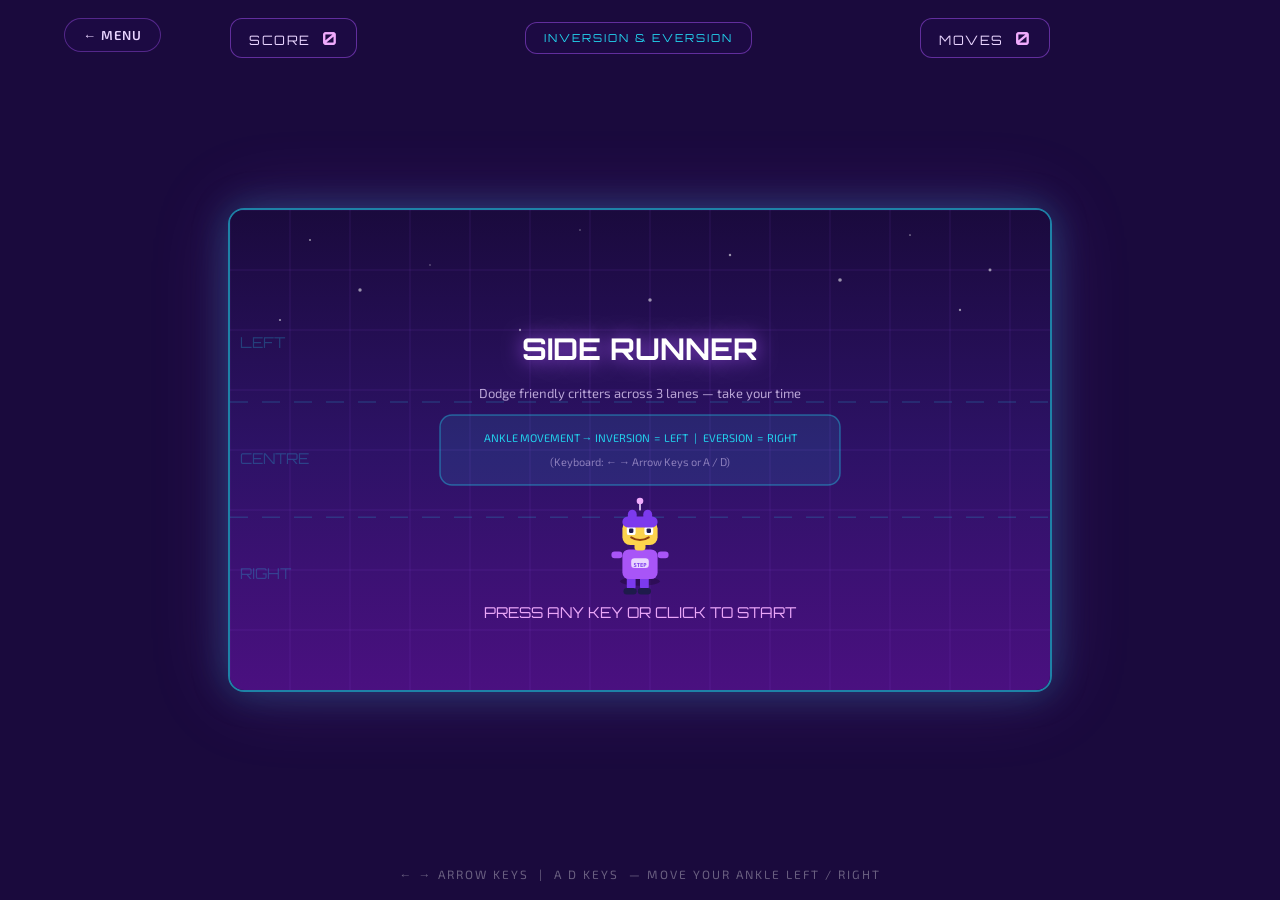
==== game1.html @ a0fd8291 "Update game1.html" ====
<!DOCTYPE html>
<html lang="en">
<head>
  <meta charset="UTF-8" />
  <meta name="viewport" content="width=device-width, initial-scale=1.0" />
  <title>Future Step — Side Runner</title>
  <link rel="preconnect" href="https://fonts.googleapis.com" />
  <link rel="preconnect" href="https://fonts.gstatic.com" crossorigin />
  <link href="https://fonts.googleapis.com/css2?family=Orbitron:wght@700;900&family=Exo+2:wght@400;600;700&display=swap" rel="stylesheet" />
  <style>
    * { margin: 0; padding: 0; box-sizing: border-box; }

    body {
      width: 100vw;
      height: 100vh;
      overflow: hidden;
      background: #1a0a3d;
      font-family: 'Orbitron', monospace;
      display: flex;
      flex-direction: column;
      align-items: center;
      justify-content: center;
    }

    #hud {
      position: absolute;
      top: 18px;
      width: 90%;
      max-width: 820px;
      display: flex;
      justify-content: space-between;
      align-items: center;
      z-index: 20;
      pointer-events: none;
    }
    .hud-box {
      background: rgba(30, 10, 70, 0.7);
      border: 1px solid rgba(168,85,247,0.5);
      border-radius: 12px;
      padding: 8px 18px;
      font-size: 13px;
      color: #e9d5ff;
      letter-spacing: 1.5px;
    }
    .hud-box span {
      color: #f0abfc;
      font-size: 18px;
      font-weight: 700;
    }
    #mode-tag {
      font-size: 11px;
      color: #22d3ee;
      letter-spacing: 2px;
    }

    canvas {
      display: block;
      border: 2.5px solid rgba(34, 211, 238, 0.6);
      border-radius: 16px;
      box-shadow: 0 0 36px rgba(34, 211, 238, 0.25), 0 0 80px rgba(168,85,247,0.2);
    }

    #controls-hint {
      position: absolute;
      bottom: 18px;
      font-family: 'Exo 2', sans-serif;
      font-size: 12px;
      color: rgba(255,255,255,0.35);
      letter-spacing: 2px;
      text-transform: uppercase;
      pointer-events: none;
    }

    #quit-btn {
      position: absolute;
      top: 18px;
      left: calc(5% + 0px);
      background: rgba(30,10,70,0.7);
      border: 1px solid rgba(168,85,247,0.4);
      border-radius: 50px;
      padding: 8px 18px;
      font-family: 'Exo 2', sans-serif;
      font-size: 13px;
      font-weight: 600;
      color: #e9d5ff;
      cursor: pointer;
      letter-spacing: 1px;
      z-index: 30;
      transition: background 0.2s;
    }
    #quit-btn:hover { background: rgba(168,85,247,0.35); }
  </style>
</head>
<body>

  <button id="quit-btn" onclick="window.location.href='select.html'">← MENU</button>

  <div id="hud">
    <div class="hud-box">SCORE &nbsp;<span id="hud-score">0</span></div>
    <div class="hud-box" id="mode-tag">INVERSION &amp; EVERSION</div>
    <div class="hud-box">MOVES &nbsp;<span id="hud-moves">0</span></div>
  </div>

  <canvas id="gameCanvas" width="820" height="480"></canvas>

  <div id="controls-hint">← → Arrow Keys &nbsp;|&nbsp; A D Keys &nbsp;— Move your ankle left / right</div>

<script>
const canvas  = document.getElementById('gameCanvas');
const ctx     = canvas.getContext('2d');
const W       = canvas.width;
const H       = canvas.height;

/* ═══════════════════════════════════════
   GAME STATE
   ── SLOWED DOWN FOR REHAB PACING ──
═══════════════════════════════════════ */
let score        = 0;
let moveCount    = 0;
let leftMoves    = 0;
let rightMoves   = 0;
let gameOver     = false;
let started      = false;
let frameCount   = 0;
let speed        = 1.6;     // was 3.2 — much gentler start
let spawnTimer   = 0;
let spawnRate    = 170;     // was 110 — more time between obstacles
const MAX_SPEED  = 3.2;     // was 7 — caps out far lower
const DIFFICULTY_STEP_FRAMES = 700; // was 400 — ramps up much more gradually

/* ═══════════════════════════════════════
   LANES
═══════════════════════════════════════ */
const LANE_Y     = [H * 0.28, H * 0.52, H * 0.76];
const LANE_COUNT = 3;
let   currentLane = 1;
let   targetY     = LANE_Y[1];
let   robotY      = LANE_Y[1];

/* ═══════════════════════════════════════
   ROBOT DRAW
═══════════════════════════════════════ */
function drawRobot(x, y, scale = 1) {
  ctx.save();
  ctx.translate(x, y);
  ctx.scale(scale, scale);

  const W2 = 32, H2 = 58;
  const cx = -W2 / 2;

  ctx.fillStyle = 'rgba(0,0,0,0.25)';
  ctx.beginPath();
  ctx.ellipse(0, H2 / 2 + 4, 18, 4, 0, 0, Math.PI * 2);
  ctx.fill();

  ctx.fillStyle = '#7c3aed';
  ctx.beginPath(); ctx.roundRect(cx + 4,  H2/2 - 4, 8, 16, 3); ctx.fill();
  ctx.beginPath(); ctx.roundRect(cx + 16, H2/2 - 4, 8, 16, 3); ctx.fill();

  ctx.fillStyle = '#1e1b4b';
  ctx.beginPath(); ctx.roundRect(cx + 1,  H2/2 + 10, 12, 6, 3); ctx.fill();
  ctx.beginPath(); ctx.roundRect(cx + 14, H2/2 + 10, 12, 6, 3); ctx.fill();

  ctx.fillStyle = '#a855f7';
  ctx.beginPath(); ctx.roundRect(cx, 4, W2, H2/2 - 2, 6); ctx.fill();

  ctx.fillStyle = '#e9d5ff';
  ctx.beginPath(); ctx.roundRect(cx + 8, 12, 16, 9, 3); ctx.fill();
  ctx.fillStyle = '#7c3aed';
  ctx.font = 'bold 5px monospace';
  ctx.textAlign = 'center';
  ctx.fillText('STEP', 0, 20);

  ctx.fillStyle = '#a855f7';
  ctx.beginPath(); ctx.roundRect(cx - 10, 6,  10, 6, 3); ctx.fill();
  ctx.beginPath(); ctx.roundRect(cx + W2, 6,  10, 6, 3); ctx.fill();

  ctx.fillStyle = '#fcd34d';
  ctx.beginPath(); ctx.roundRect(cx + 11, -3, 10, 8, 3); ctx.fill();

  ctx.fillStyle = '#fcd34d';
  ctx.beginPath(); ctx.roundRect(cx, -22, W2, 22, 7); ctx.fill();

  ctx.fillStyle = 'white';
  ctx.beginPath(); ctx.roundRect(cx + 4,  -17, 8, 8, 2); ctx.fill();
  ctx.beginPath(); ctx.roundRect(cx + 20, -17, 8, 8, 2); ctx.fill();
  ctx.fillStyle = '#1e1b4b';
  ctx.beginPath(); ctx.roundRect(cx + 6,  -15, 4, 4, 1); ctx.fill();
  ctx.beginPath(); ctx.roundRect(cx + 22, -15, 4, 4, 1); ctx.fill();

  ctx.strokeStyle = '#92400e'; ctx.lineWidth = 1.8; ctx.lineCap = 'round';
  ctx.beginPath(); ctx.moveTo(cx + 8, -7); ctx.quadraticCurveTo(0, -2, cx + 24, -7); ctx.stroke();

  ctx.fillStyle = '#7c3aed';
  ctx.beginPath(); ctx.roundRect(cx, -26, W2, 10, 5); ctx.fill();
  ctx.beginPath(); ctx.roundRect(cx + 5,  -32, 8, 10, 4); ctx.fill();
  ctx.beginPath(); ctx.roundRect(cx + 19, -32, 8, 10, 4); ctx.fill();

  ctx.strokeStyle = '#e9d5ff'; ctx.lineWidth = 1.5;
  ctx.beginPath(); ctx.moveTo(0, -32); ctx.lineTo(0, -38); ctx.stroke();
  ctx.fillStyle = '#f0abfc';
  ctx.beginPath(); ctx.arc(0, -40, 3, 0, Math.PI * 2); ctx.fill();

  ctx.restore();
}

/* ═══════════════════════════════════════
   OBSTACLES — friendlier, rounder "critter" style
═══════════════════════════════════════ */
let obstacles = [];

const OBSTACLE_PALETTE = [
  { body: '#ef4444', cheek: '#fca5a5' },
  { body: '#f97316', cheek: '#fdba74' },
  { body: '#eab308', cheek: '#fde047' },
];

function spawnObstacle() {
  const blocked = [];
  const numBlocked = Math.random() < 0.35 ? 2 : 1;
  const lanes = [0, 1, 2];

  while (blocked.length < numBlocked) {
    const idx = Math.floor(Math.random() * lanes.length);
    blocked.push(lanes.splice(idx, 1)[0]);
  }

  blocked.forEach(lane => {
    const palette = OBSTACLE_PALETTE[Math.floor(Math.random() * OBSTACLE_PALETTE.length)];
    obstacles.push({
      x: W + 30,
      laneIndex: lane,
      y: LANE_Y[lane],
      r: 26,
      body: palette.body,
      cheek: palette.cheek,
      bobSeed: Math.random() * Math.PI * 2,
      passed: false
    });
  });
}

/* Friendly round "critter" obstacle — soft body, big eyes, blush cheeks */
function drawObstacle(obs) {
  const bob = Math.sin(frameCount * 0.08 + obs.bobSeed) * 3;
  const x = obs.x;
  const y = obs.y + bob;
  const r = obs.r;

  ctx.save();
  ctx.translate(x, y);

  // Soft shadow
  ctx.fillStyle = 'rgba(0,0,0,0.18)';
  ctx.beginPath();
  ctx.ellipse(0, r + 6, r * 0.7, r * 0.18, 0, 0, Math.PI * 2);
  ctx.fill();

  // Round body
  ctx.fillStyle = obs.body;
  ctx.beginPath();
  ctx.arc(0, 0, r, 0, Math.PI * 2);
  ctx.fill();

  // Soft highlight
  ctx.fillStyle = 'rgba(255,255,255,0.18)';
  ctx.beginPath();
  ctx.ellipse(-r * 0.3, -r * 0.35, r * 0.45, r * 0.32, -0.4, 0, Math.PI * 2);
  ctx.fill();

  // Little antenna
  ctx.strokeStyle = obs.body; ctx.lineWidth = 2.5;
  ctx.beginPath(); ctx.moveTo(0, -r); ctx.lineTo(0, -r - 9); ctx.stroke();
  ctx.fillStyle = '#fde68a';
  ctx.beginPath(); ctx.arc(0, -r - 11, 3.5, 0, Math.PI * 2); ctx.fill();

  // Big friendly eyes
  ctx.fillStyle = 'white';
  ctx.beginPath(); ctx.arc(-r * 0.32, -r * 0.1, r * 0.28, 0, Math.PI * 2); ctx.fill();
  ctx.beginPath(); ctx.arc(r * 0.32,  -r * 0.1, r * 0.28, 0, Math.PI * 2); ctx.fill();

  ctx.fillStyle = '#1e1b4b';
  ctx.beginPath(); ctx.arc(-r * 0.28, -r * 0.06, r * 0.14, 0, Math.PI * 2); ctx.fill();
  ctx.beginPath(); ctx.arc(r * 0.36,  -r * 0.06, r * 0.14, 0, Math.PI * 2); ctx.fill();

  // Eye sparkle
  ctx.fillStyle = 'white';
  ctx.beginPath(); ctx.arc(-r*0.34, -r*0.12, r*0.05, 0, Math.PI*2); ctx.fill();
  ctx.beginPath(); ctx.arc(r*0.30,  -r*0.12, r*0.05, 0, Math.PI*2); ctx.fill();

  // Blush cheeks
  ctx.fillStyle = obs.cheek; ctx.globalAlpha = 0.7;
  ctx.beginPath(); ctx.ellipse(-r*0.55, r*0.25, r*0.16, r*0.1, 0, 0, Math.PI*2); ctx.fill();
  ctx.beginPath(); ctx.ellipse(r*0.55,  r*0.25, r*0.16, r*0.1, 0, 0, Math.PI*2); ctx.fill();
  ctx.globalAlpha = 1;

  // Smile
  ctx.strokeStyle = '#451a03'; ctx.lineWidth = 1.8; ctx.lineCap = 'round';
  ctx.beginPath(); ctx.arc(0, r * 0.1, r * 0.32, 0.15 * Math.PI, 0.85 * Math.PI); ctx.stroke();

  ctx.restore();
}

/* ═══════════════════════════════════════
   BACKGROUND
═══════════════════════════════════════ */
let bgOffset = 0;

function drawBackground() {
  const grad = ctx.createLinearGradient(0, 0, 0, H);
  grad.addColorStop(0,   '#1a0a3d');
  grad.addColorStop(0.5, '#2d1266');
  grad.addColorStop(1,   '#4a1080');
  ctx.fillStyle = grad;
  ctx.fillRect(0, 0, W, H);

  ctx.strokeStyle = 'rgba(168,85,247,0.12)';
  ctx.lineWidth = 1;
  const gridSpacing = 60;
  const offset = bgOffset % gridSpacing;
  for (let x = -offset; x < W + gridSpacing; x += gridSpacing) {
    ctx.beginPath(); ctx.moveTo(x, 0); ctx.lineTo(x, H); ctx.stroke();
  }
  for (let y = 0; y < H; y += 60) {
    ctx.beginPath(); ctx.moveTo(0, y); ctx.lineTo(W, y); ctx.stroke();
  }

  ctx.setLineDash([18, 14]);
  ctx.strokeStyle = 'rgba(34,211,238,0.18)';
  ctx.lineWidth = 1.5;
  [H * 0.4, H * 0.64].forEach(ly => {
    ctx.beginPath(); ctx.moveTo(0, ly); ctx.lineTo(W, ly); ctx.stroke();
  });
  ctx.setLineDash([]);

  ['LEFT', 'CENTRE', 'RIGHT'].forEach((label, i) => {
    ctx.font = '10px Exo 2, sans-serif';
    ctx.fillStyle = 'rgba(34,211,238,0.25)';
    ctx.textAlign = 'left';
    ctx.fillText(label, 10, LANE_Y[i] + 4);
  });

  ctx.fillStyle = 'rgba(255,255,255,0.55)';
  const starSeeds = [
    [80,30],[200,55],[350,20],[500,45],[680,25],[760,60],
    [130,80],[420,90],[610,70],[730,100],[50,110],[290,120]
  ];
  starSeeds.forEach(([sx, sy]) => {
    const size = 1.2 + Math.sin(sx * 0.3 + frameCount * 0.03) * 0.6;
    ctx.beginPath(); ctx.arc(sx, sy, size, 0, Math.PI * 2); ctx.fill();
  });
}

/* ═══════════════════════════════════════
   START SCREEN
═══════════════════════════════════════ */
function drawStartScreen() {
  drawBackground();

  ctx.textAlign = 'center';
  ctx.fillStyle = '#fff';
  ctx.font = "bold 30px 'Orbitron', monospace";
  ctx.shadowColor = '#a855f7'; ctx.shadowBlur = 20;
  ctx.fillText('SIDE RUNNER', W / 2, H / 2 - 90);
  ctx.shadowBlur = 0;

  ctx.font = "13px 'Exo 2', sans-serif";
  ctx.fillStyle = 'rgba(233,213,255,0.75)';
  ctx.fillText('Dodge friendly critters across 3 lanes — take your time', W / 2, H / 2 - 52);

  ctx.fillStyle = 'rgba(34,211,238,0.1)';
  ctx.strokeStyle = 'rgba(34,211,238,0.4)';
  ctx.lineWidth = 1.5;
  ctx.beginPath(); ctx.roundRect(W/2 - 200, H/2 - 35, 400, 70, 12); ctx.fill(); ctx.stroke();

  ctx.font = "11px 'Exo 2', sans-serif";
  ctx.fillStyle = '#22d3ee';
  ctx.fillText('ANKLE MOVEMENT → INVERSION  =  LEFT   |   EVERSION  =  RIGHT', W / 2, H / 2 - 8);
  ctx.fillStyle = 'rgba(233,213,255,0.5)';
  ctx.fillText('(Keyboard: ← → Arrow Keys or A / D)', W / 2, H / 2 + 16);

  drawRobot(W / 2, H / 2 + 95, 1.1);

  const pulse = 0.6 + 0.4 * Math.sin(frameCount * 0.07);
  ctx.fillStyle = `rgba(240,171,252,${pulse})`;
  ctx.font = "15px 'Orbitron', monospace";
  ctx.fillText('PRESS ANY KEY OR CLICK TO START', W / 2, H / 2 + 168);
}

/* ═══════════════════════════════════════
   GAME OVER SCREEN
═══════════════════════════════════════ */
function drawGameOver() {
  ctx.fillStyle = 'rgba(10,0,30,0.82)';
  ctx.fillRect(0, 0, W, H);

  ctx.fillStyle = 'rgba(30,10,70,0.95)';
  ctx.strokeStyle = 'rgba(168,85,247,0.7)';
  ctx.lineWidth = 2;
  ctx.beginPath(); ctx.roundRect(W/2 - 240, H/2 - 200, 480, 400, 18); ctx.fill(); ctx.stroke();

  ctx.textAlign = 'center';
  ctx.font = "bold 28px 'Orbitron', monospace";
  ctx.fillStyle = '#f0abfc';
  ctx.shadowColor = '#a855f7'; ctx.shadowBlur = 18;
  ctx.fillText('SESSION COMPLETE', W / 2, H/2 - 152);
  ctx.shadowBlur = 0;

  ctx.strokeStyle = 'rgba(168,85,247,0.4)';
  ctx.lineWidth = 1;
  ctx.beginPath(); ctx.moveTo(W/2 - 200, H/2 - 130); ctx.lineTo(W/2 + 200, H/2 - 130); ctx.stroke();

  ctx.font = "13px 'Exo 2', sans-serif";
  ctx.fillStyle = 'rgba(233,213,255,0.6)';
  ctx.fillText('FINAL SCORE', W/2, H/2 - 100);
  ctx.font = "bold 52px 'Orbitron', monospace";
  ctx.fillStyle = '#fff';
  ctx.shadowColor = '#22d3ee'; ctx.shadowBlur = 14;
  ctx.fillText(score, W/2, H/2 - 54);
  ctx.shadowBlur = 0;

  ctx.strokeStyle = 'rgba(168,85,247,0.3)';
  ctx.lineWidth = 1;
  ctx.beginPath(); ctx.moveTo(W/2 - 200, H/2 - 26); ctx.lineTo(W/2 + 200, H/2 - 26); ctx.stroke();

  ctx.font = "12px 'Orbitron', monospace";
  ctx.fillStyle = '#22d3ee';
  ctx.fillText('ANKLE MOVEMENT REPORT', W/2, H/2 + 2);

  const stats = [
    { label: 'TOTAL MOVES',  value: moveCount,  color: '#f0abfc' },
    { label: 'LEFT  (Inversion)',  value: leftMoves,  color: '#22d3ee' },
    { label: 'RIGHT  (Eversion)', value: rightMoves, color: '#4ade80' },
  ];

  stats.forEach((stat, i) => {
    const bx = W/2 - 195 + i * 132;
    const by = H/2 + 22;

    ctx.fillStyle = 'rgba(255,255,255,0.05)';
    ctx.strokeStyle = 'rgba(168,85,247,0.35)';
    ctx.lineWidth = 1;
    ctx.beginPath(); ctx.roundRect(bx, by, 124, 78, 10); ctx.fill(); ctx.stroke();

    ctx.font = "bold 30px 'Orbitron', monospace";
    ctx.fillStyle = stat.color;
    ctx.shadowColor = stat.color; ctx.shadowBlur = 10;
    ctx.fillText(stat.value, bx + 62, by + 44);
    ctx.shadowBlur = 0;

    ctx.font = "9px 'Exo 2', sans-serif";
    ctx.fillStyle = 'rgba(233,213,255,0.55)';
    ctx.fillText(stat.label, bx + 62, by + 64);
  });

  const barW = 380;
  const barX = W/2 - barW/2;
  const barY = H/2 + 120;

  ctx.font = "10px 'Exo 2', sans-serif";
  ctx.fillStyle = 'rgba(233,213,255,0.5)';
  ctx.fillText('MOVEMENT BALANCE', W/2, barY - 6);

  ctx.fillStyle = 'rgba(255,255,255,0.1)';
  ctx.beginPath(); ctx.roundRect(barX, barY, barW, 14, 7); ctx.fill();

  const total = leftMoves + rightMoves || 1;
  const leftRatio = leftMoves / total;
  if (leftRatio > 0) {
    ctx.fillStyle = '#22d3ee';
    ctx.beginPath(); ctx.roundRect(barX, barY, barW * leftRatio, 14, 7); ctx.fill();
  }
  const rightRatio = rightMoves / total;
  if (rightRatio > 0) {
    ctx.fillStyle = '#4ade80';
    ctx.beginPath(); ctx.roundRect(barX + barW * leftRatio, barY, barW * rightRatio, 14, 7); ctx.fill();
  }

  ctx.font = "9px 'Exo 2', sans-serif";
  ctx.fillStyle = '#22d3ee';
  ctx.textAlign = 'left';
  ctx.fillText(`LEFT ${Math.round(leftRatio*100)}%`, barX, barY + 28);
  ctx.fillStyle = '#4ade80';
  ctx.textAlign = 'right';
  ctx.fillText(`RIGHT ${Math.round((1-leftRatio)*100)}%`, barX + barW, barY + 28);
  ctx.textAlign = 'center';

  ctx.fillStyle = 'rgba(34,211,238,0.2)';
  ctx.strokeStyle = '#22d3ee';
  ctx.lineWidth = 1.5;
  ctx.beginPath(); ctx.roundRect(W/2 - 195, H/2 + 155, 175, 40, 50); ctx.fill(); ctx.stroke();
  ctx.font = "13px 'Orbitron', monospace";
  ctx.fillStyle = '#fff';
  ctx.fillText('▶  PLAY AGAIN', W/2 - 107, H/2 + 181);

  ctx.fillStyle = 'rgba(168,85,247,0.2)';
  ctx.strokeStyle = '#a855f7';
  ctx.lineWidth = 1.5;
  ctx.beginPath(); ctx.roundRect(W/2 + 20, H/2 + 155, 175, 40, 50); ctx.fill(); ctx.stroke();
  ctx.font = "13px 'Orbitron', monospace";
  ctx.fillStyle = '#e9d5ff';
  ctx.fillText('← MENU', W/2 + 107, H/2 + 181);
}

let robotBounce = 0;

/* ═══════════════════════════════════════
   MAIN GAME LOOP
═══════════════════════════════════════ */
function loop() {
  requestAnimationFrame(loop);
  frameCount++;

  if (!started) {
    drawStartScreen();
    return;
  }

  if (gameOver) {
    drawBackground();
    obstacles.forEach(obs => drawObstacle(obs));
    drawRobot(120, robotY, 1.0);
    drawGameOver();
    return;
  }

  bgOffset += speed * 0.6;

  const diff = targetY - robotY;
  robotY += diff * 0.15;

  robotBounce = Math.sin(frameCount * 0.22) * 4;

  // Gentle difficulty ramp, capped at MAX_SPEED
  if (frameCount % DIFFICULTY_STEP_FRAMES === 0 && speed < MAX_SPEED) {
    speed    += 0.2;
    spawnRate = Math.max(110, spawnRate - 6);
  }

  spawnTimer++;
  if (spawnTimer >= spawnRate) {
    spawnObstacle();
    spawnTimer = 0;
  }

  for (let i = obstacles.length - 1; i >= 0; i--) {
    const obs = obstacles[i];
    obs.x -= speed;

    if (!obs.passed && obs.x + obs.r < 100) {
      obs.passed = true;
      score++;
      document.getElementById('hud-score').textContent = score;
    }

    if (obs.x + obs.r < 0) {
      obstacles.splice(i, 1);
      continue;
    }

    const rLeft  = 100 - 16;
    const rRight = 100 + 16;
    const rTop   = robotY - 28;
    const rBot   = robotY + 28;

    const oLeft  = obs.x - obs.r;
    const oRight = obs.x + obs.r;
    const oTop   = obs.y  - obs.r;
    const oBot   = obs.y  + obs.r;

    if (rRight > oLeft && rLeft < oRight && rBot > oTop && rTop < oBot) {
      gameOver = true;
    }
  }

  drawBackground();
  obstacles.forEach(obs => drawObstacle(obs));
  drawRobot(100, robotY + robotBounce, 1.0);
}

/* ═══════════════════════════════════════
   INPUT
═══════════════════════════════════════ */
function moveLeft() {
  if (gameOver || !started) return;
  if (currentLane > 0) {
    currentLane--;
    targetY = LANE_Y[currentLane];
    moveCount++;
    leftMoves++;
    document.getElementById('hud-moves').textContent = moveCount;
  }
}

function moveRight() {
  if (gameOver || !started) return;
  if (currentLane < LANE_COUNT - 1) {
    currentLane++;
    targetY = LANE_Y[currentLane];
    moveCount++;
    rightMoves++;
    document.getElementById('hud-moves').textContent = moveCount;
  }
}

document.addEventListener('keydown', (e) => {
  if (!started) { started = true; return; }
  if (gameOver) return;
  if (e.key === 'ArrowLeft'  || e.key === 'a' || e.key === 'A') moveLeft();
  if (e.key === 'ArrowRight' || e.key === 'd' || e.key === 'D') moveRight();
});

canvas.addEventListener('click', (e) => {
  if (!started) { started = true; return; }

  if (gameOver) {
    const rect = canvas.getBoundingClientRect();
    const cx   = (e.clientX - rect.left) * (W / rect.width);
    const cy   = (e.clientY - rect.top)  * (H / rect.height);

    if (cx > W/2 - 195 && cx < W/2 - 20 && cy > H/2 + 155 && cy < H/2 + 195) {
      resetGame();
    }
    if (cx > W/2 + 20 && cx < W/2 + 195 && cy > H/2 + 155 && cy < H/2 + 195) {
      window.location.href = 'select.html';
    }
    return;
  }

  const rect = canvas.getBoundingClientRect();
  const cx   = (e.clientX - rect.left) * (W / rect.width);
  if (cx < W / 2) moveLeft();
  else             moveRight();
});

function resetGame() {
  score       = 0;
  moveCount   = 0;
  leftMoves   = 0;
  rightMoves  = 0;
  gameOver    = false;
  started     = true;
  frameCount  = 0;
  speed       = 1.6;
  spawnTimer  = 0;
  spawnRate   = 170;
  currentLane = 1;
  targetY     = LANE_Y[1];
  robotY      = LANE_Y[1];
  obstacles   = [];
  document.getElementById('hud-score').textContent = '0';
  document.getElementById('hud-moves').textContent = '0';
}

loop();
</script>
</body>
</html>
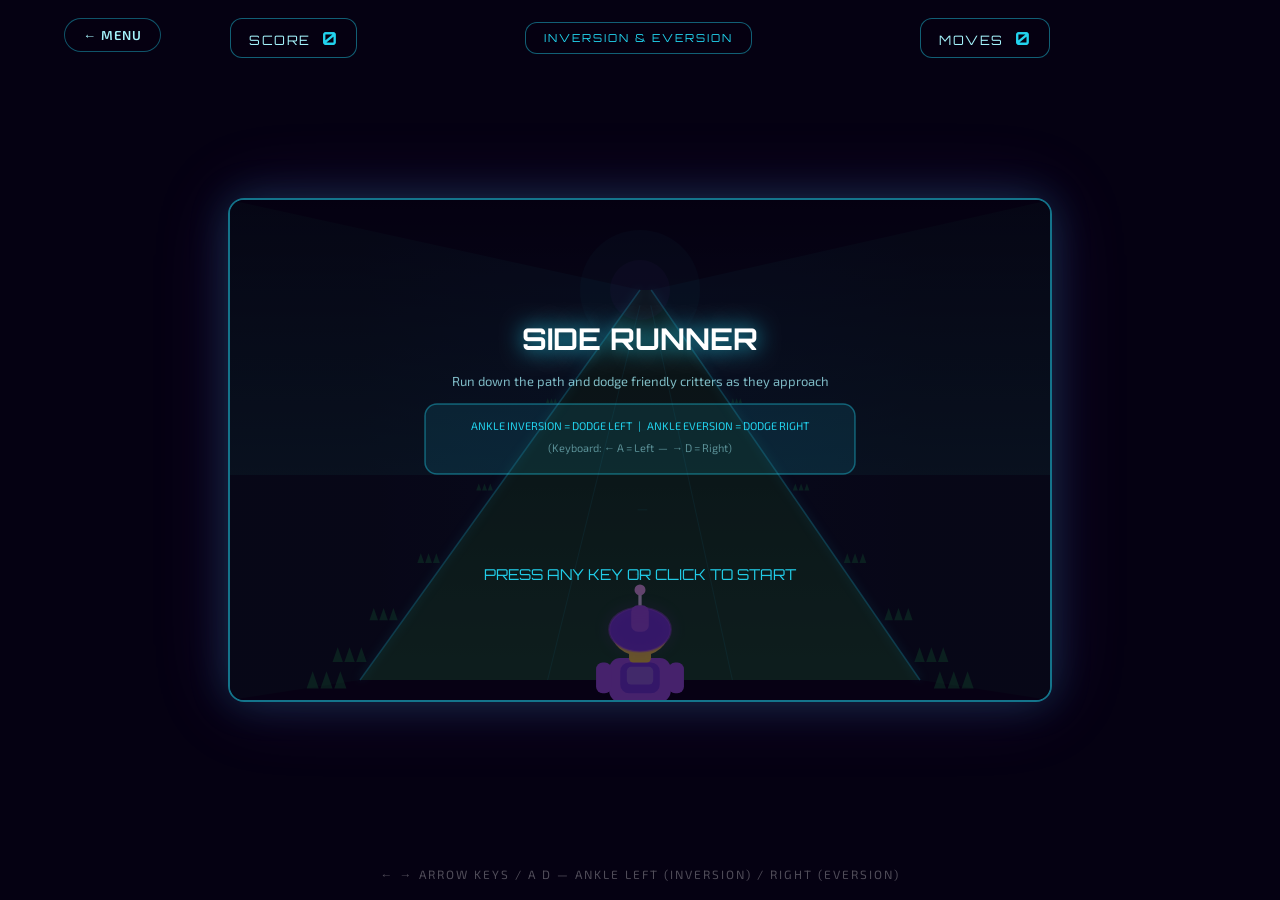
==== commit bbcf80d1: "Update game1.html" ====
--- a/game1.html
+++ b/game1.html
@@ -11,645 +11,572 @@
     * { margin: 0; padding: 0; box-sizing: border-box; }
 
     body {
-      width: 100vw;
-      height: 100vh;
-      overflow: hidden;
-      background: #1a0a3d;
+      width: 100vw; height: 100vh; overflow: hidden;
+      background: #050112;
       font-family: 'Orbitron', monospace;
-      display: flex;
-      flex-direction: column;
-      align-items: center;
-      justify-content: center;
+      display: flex; flex-direction: column;
+      align-items: center; justify-content: center;
     }
 
     #hud {
-      position: absolute;
-      top: 18px;
-      width: 90%;
-      max-width: 820px;
-      display: flex;
-      justify-content: space-between;
-      align-items: center;
-      z-index: 20;
-      pointer-events: none;
+      position: absolute; top: 18px;
+      width: 90%; max-width: 820px;
+      display: flex; justify-content: space-between; align-items: center;
+      z-index: 20; pointer-events: none;
     }
     .hud-box {
-      background: rgba(30, 10, 70, 0.7);
-      border: 1px solid rgba(168,85,247,0.5);
-      border-radius: 12px;
-      padding: 8px 18px;
-      font-size: 13px;
-      color: #e9d5ff;
-      letter-spacing: 1.5px;
-    }
-    .hud-box span {
-      color: #f0abfc;
-      font-size: 18px;
-      font-weight: 700;
-    }
-    #mode-tag {
-      font-size: 11px;
-      color: #22d3ee;
-      letter-spacing: 2px;
-    }
+      background: rgba(5,1,18,0.8);
+      border: 1px solid rgba(34,211,238,0.45);
+      border-radius: 12px; padding: 8px 18px;
+      font-size: 13px; color: #a5f3fc; letter-spacing: 1.5px;
+    }
+    .hud-box span { color: #22d3ee; font-size: 18px; font-weight: 700; }
+    #mode-tag { font-size: 11px; color: #22d3ee; letter-spacing: 2px; }
 
     canvas {
       display: block;
-      border: 2.5px solid rgba(34, 211, 238, 0.6);
+      border: 2.5px solid rgba(34,211,238,0.55);
       border-radius: 16px;
-      box-shadow: 0 0 36px rgba(34, 211, 238, 0.25), 0 0 80px rgba(168,85,247,0.2);
+      box-shadow: 0 0 40px rgba(34,211,238,0.2), 0 0 80px rgba(168,85,247,0.15);
     }
 
     #controls-hint {
-      position: absolute;
-      bottom: 18px;
-      font-family: 'Exo 2', sans-serif;
-      font-size: 12px;
-      color: rgba(255,255,255,0.35);
-      letter-spacing: 2px;
-      text-transform: uppercase;
-      pointer-events: none;
-    }
-
+      position: absolute; bottom: 18px;
+      font-family: 'Exo 2', sans-serif; font-size: 12px;
+      color: rgba(255,255,255,0.3); letter-spacing: 2px;
+      text-transform: uppercase; pointer-events: none;
+    }
     #quit-btn {
-      position: absolute;
-      top: 18px;
-      left: calc(5% + 0px);
-      background: rgba(30,10,70,0.7);
-      border: 1px solid rgba(168,85,247,0.4);
-      border-radius: 50px;
-      padding: 8px 18px;
-      font-family: 'Exo 2', sans-serif;
-      font-size: 13px;
-      font-weight: 600;
-      color: #e9d5ff;
-      cursor: pointer;
-      letter-spacing: 1px;
-      z-index: 30;
-      transition: background 0.2s;
-    }
-    #quit-btn:hover { background: rgba(168,85,247,0.35); }
+      position: absolute; top: 18px; left: 5%;
+      background: rgba(5,1,18,0.8);
+      border: 1px solid rgba(34,211,238,0.4);
+      border-radius: 50px; padding: 8px 18px;
+      font-family: 'Exo 2', sans-serif; font-size: 13px;
+      font-weight: 600; color: #a5f3fc; cursor: pointer;
+      letter-spacing: 1px; z-index: 30; transition: background 0.2s;
+    }
+    #quit-btn:hover { background: rgba(34,211,238,0.2); }
   </style>
 </head>
 <body>
 
-  <button id="quit-btn" onclick="window.location.href='select.html'">← MENU</button>
-
-  <div id="hud">
-    <div class="hud-box">SCORE &nbsp;<span id="hud-score">0</span></div>
-    <div class="hud-box" id="mode-tag">INVERSION &amp; EVERSION</div>
-    <div class="hud-box">MOVES &nbsp;<span id="hud-moves">0</span></div>
-  </div>
-
-  <canvas id="gameCanvas" width="820" height="480"></canvas>
-
-  <div id="controls-hint">← → Arrow Keys &nbsp;|&nbsp; A D Keys &nbsp;— Move your ankle left / right</div>
+<button id="quit-btn" onclick="window.location.href='select.html'">← MENU</button>
+
+<div id="hud">
+  <div class="hud-box">SCORE &nbsp;<span id="hud-score">0</span></div>
+  <div class="hud-box" id="mode-tag">INVERSION &amp; EVERSION</div>
+  <div class="hud-box">MOVES &nbsp;<span id="hud-moves">0</span></div>
+</div>
+
+<canvas id="gameCanvas" width="820" height="500"></canvas>
+<div id="controls-hint">← → Arrow Keys / A D — Ankle Left (Inversion) / Right (Eversion)</div>
 
 <script>
-const canvas  = document.getElementById('gameCanvas');
-const ctx     = canvas.getContext('2d');
-const W       = canvas.width;
-const H       = canvas.height;
-
-/* ═══════════════════════════════════════
-   GAME STATE
-   ── SLOWED DOWN FOR REHAB PACING ──
-═══════════════════════════════════════ */
-let score        = 0;
-let moveCount    = 0;
-let leftMoves    = 0;
-let rightMoves   = 0;
-let gameOver     = false;
-let started      = false;
-let frameCount   = 0;
-let speed        = 1.6;     // was 3.2 — much gentler start
-let spawnTimer   = 0;
-let spawnRate    = 170;     // was 110 — more time between obstacles
-const MAX_SPEED  = 3.2;     // was 7 — caps out far lower
-const DIFFICULTY_STEP_FRAMES = 700; // was 400 — ramps up much more gradually
-
-/* ═══════════════════════════════════════
-   LANES
-═══════════════════════════════════════ */
-const LANE_Y     = [H * 0.28, H * 0.52, H * 0.76];
-const LANE_COUNT = 3;
-let   currentLane = 1;
-let   targetY     = LANE_Y[1];
-let   robotY      = LANE_Y[1];
-
-/* ═══════════════════════════════════════
-   ROBOT DRAW
-═══════════════════════════════════════ */
-function drawRobot(x, y, scale = 1) {
-  ctx.save();
-  ctx.translate(x, y);
-  ctx.scale(scale, scale);
-
-  const W2 = 32, H2 = 58;
-  const cx = -W2 / 2;
-
-  ctx.fillStyle = 'rgba(0,0,0,0.25)';
-  ctx.beginPath();
-  ctx.ellipse(0, H2 / 2 + 4, 18, 4, 0, 0, Math.PI * 2);
-  ctx.fill();
-
-  ctx.fillStyle = '#7c3aed';
-  ctx.beginPath(); ctx.roundRect(cx + 4,  H2/2 - 4, 8, 16, 3); ctx.fill();
-  ctx.beginPath(); ctx.roundRect(cx + 16, H2/2 - 4, 8, 16, 3); ctx.fill();
-
-  ctx.fillStyle = '#1e1b4b';
-  ctx.beginPath(); ctx.roundRect(cx + 1,  H2/2 + 10, 12, 6, 3); ctx.fill();
-  ctx.beginPath(); ctx.roundRect(cx + 14, H2/2 + 10, 12, 6, 3); ctx.fill();
-
-  ctx.fillStyle = '#a855f7';
-  ctx.beginPath(); ctx.roundRect(cx, 4, W2, H2/2 - 2, 6); ctx.fill();
-
-  ctx.fillStyle = '#e9d5ff';
-  ctx.beginPath(); ctx.roundRect(cx + 8, 12, 16, 9, 3); ctx.fill();
-  ctx.fillStyle = '#7c3aed';
-  ctx.font = 'bold 5px monospace';
-  ctx.textAlign = 'center';
-  ctx.fillText('STEP', 0, 20);
-
-  ctx.fillStyle = '#a855f7';
-  ctx.beginPath(); ctx.roundRect(cx - 10, 6,  10, 6, 3); ctx.fill();
-  ctx.beginPath(); ctx.roundRect(cx + W2, 6,  10, 6, 3); ctx.fill();
-
-  ctx.fillStyle = '#fcd34d';
-  ctx.beginPath(); ctx.roundRect(cx + 11, -3, 10, 8, 3); ctx.fill();
-
-  ctx.fillStyle = '#fcd34d';
-  ctx.beginPath(); ctx.roundRect(cx, -22, W2, 22, 7); ctx.fill();
-
-  ctx.fillStyle = 'white';
-  ctx.beginPath(); ctx.roundRect(cx + 4,  -17, 8, 8, 2); ctx.fill();
-  ctx.beginPath(); ctx.roundRect(cx + 20, -17, 8, 8, 2); ctx.fill();
-  ctx.fillStyle = '#1e1b4b';
-  ctx.beginPath(); ctx.roundRect(cx + 6,  -15, 4, 4, 1); ctx.fill();
-  ctx.beginPath(); ctx.roundRect(cx + 22, -15, 4, 4, 1); ctx.fill();
-
-  ctx.strokeStyle = '#92400e'; ctx.lineWidth = 1.8; ctx.lineCap = 'round';
-  ctx.beginPath(); ctx.moveTo(cx + 8, -7); ctx.quadraticCurveTo(0, -2, cx + 24, -7); ctx.stroke();
-
-  ctx.fillStyle = '#7c3aed';
-  ctx.beginPath(); ctx.roundRect(cx, -26, W2, 10, 5); ctx.fill();
-  ctx.beginPath(); ctx.roundRect(cx + 5,  -32, 8, 10, 4); ctx.fill();
-  ctx.beginPath(); ctx.roundRect(cx + 19, -32, 8, 10, 4); ctx.fill();
-
-  ctx.strokeStyle = '#e9d5ff'; ctx.lineWidth = 1.5;
-  ctx.beginPath(); ctx.moveTo(0, -32); ctx.lineTo(0, -38); ctx.stroke();
-  ctx.fillStyle = '#f0abfc';
-  ctx.beginPath(); ctx.arc(0, -40, 3, 0, Math.PI * 2); ctx.fill();
-
-  ctx.restore();
-}
-
-/* ═══════════════════════════════════════
-   OBSTACLES — friendlier, rounder "critter" style
-═══════════════════════════════════════ */
+const canvas = document.getElementById('gameCanvas');
+const ctx    = canvas.getContext('2d');
+const W = canvas.width, H = canvas.height;
+
+/* ════════════════════════
+   STATE  ── SLOWED FOR REHAB PACING ──
+════════════════════════ */
+let score=0, moveCount=0, leftMoves=0, rightMoves=0;
+let gameOver=false, started=false, frameCount=0;
+let speed=1.6, spawnTimer=0, spawnRate=130;
+const MAX_SPEED = 3.4;
+const DIFFICULTY_STEP_FRAMES = 700;
+
+/* ════════════════════════
+   PERSPECTIVE TRACK CONFIG
+   Behind-character view, Subway-Surfers style
+════════════════════════ */
+const VP = { x: W/2, y: H*0.18 };
+const TRACK_BOT_W = 560;
+const TRACK_BOT_L = (W - TRACK_BOT_W) / 2;
+const TRACK_BOT_Y = H - 20;
+
+const LANE_FRACS  = [0.18, 0.50, 0.82];
+let currentLane   = 1;
+let prevLane      = 1;
+let laneT         = 1;
+
+function project(laneF, depth) {
+  const eased = depth * depth;
+  const botY  = TRACK_BOT_Y;
+  const py    = botY + (VP.y - botY) * eased;
+  const leftX = TRACK_BOT_L + (VP.x - TRACK_BOT_L) * eased;
+  const w     = TRACK_BOT_W * (1 - eased * 0.98);
+  const px    = leftX + w * laneF;
+  return { x: px, y: py, scale: 1 - eased * 0.88 };
+}
+
+let roadOffset = 0;
+
+/* ════════════════════════
+   OBSTACLES — friendly round critters
+════════════════════════ */
 let obstacles = [];
 
-const OBSTACLE_PALETTE = [
+const CRITTER_COLORS = [
   { body: '#ef4444', cheek: '#fca5a5' },
   { body: '#f97316', cheek: '#fdba74' },
-  { body: '#eab308', cheek: '#fde047' },
+  { body: '#a855f7', cheek: '#e9d5ff' },
 ];
 
-function spawnObstacle() {
-  const blocked = [];
-  const numBlocked = Math.random() < 0.35 ? 2 : 1;
-  const lanes = [0, 1, 2];
-
-  while (blocked.length < numBlocked) {
-    const idx = Math.floor(Math.random() * lanes.length);
-    blocked.push(lanes.splice(idx, 1)[0]);
-  }
+function spawnObstacles() {
+  const numBlocked = Math.random()<0.3 ? 2 : 1;
+  const pool=[0,1,2], blocked=[];
+  while(blocked.length<numBlocked && pool.length>0) {
+    const i=Math.floor(Math.random()*pool.length);
+    blocked.push(pool.splice(i,1)[0]);
+  }
+  if(blocked.length===3) blocked.splice(Math.floor(Math.random()*3),1);
 
   blocked.forEach(lane => {
-    const palette = OBSTACLE_PALETTE[Math.floor(Math.random() * OBSTACLE_PALETTE.length)];
+    const palette = CRITTER_COLORS[Math.floor(Math.random()*CRITTER_COLORS.length)];
     obstacles.push({
-      x: W + 30,
-      laneIndex: lane,
-      y: LANE_Y[lane],
-      r: 26,
-      body: palette.body,
+      lane,
+      depth: 0.02,
+      color: palette.body,
       cheek: palette.cheek,
-      bobSeed: Math.random() * Math.PI * 2,
+      bobSeed: Math.random()*Math.PI*2,
       passed: false
     });
   });
 }
 
-/* Friendly round "critter" obstacle — soft body, big eyes, blush cheeks */
+/* ════════════════════════
+   DRAW TRACK (perspective)
+════════════════════════ */
+function drawTrack() {
+  const skyGrad = ctx.createLinearGradient(0,0,0,H*0.55);
+  skyGrad.addColorStop(0,'#050112');
+  skyGrad.addColorStop(1,'#0d1f2e');
+  ctx.fillStyle=skyGrad; ctx.fillRect(0,0,W,H*0.55);
+
+  ctx.fillStyle='#0a0318'; ctx.fillRect(0,H*0.55,W,H*0.45);
+
+  const leftTop  = project(0, 1);
+  const leftBot  = { x: TRACK_BOT_L, y: TRACK_BOT_Y };
+  const rightTop = project(1, 1);
+  const rightBot = { x: TRACK_BOT_L+TRACK_BOT_W, y: TRACK_BOT_Y };
+
+  const lwGrad = ctx.createLinearGradient(leftTop.x,0,leftBot.x,0);
+  lwGrad.addColorStop(0,'rgba(34,211,238,0.08)');
+  lwGrad.addColorStop(1,'rgba(20,120,90,0.12)');
+  ctx.fillStyle=lwGrad;
+  ctx.beginPath();
+  ctx.moveTo(0,0); ctx.lineTo(leftTop.x,leftTop.y);
+  ctx.lineTo(leftBot.x,leftBot.y); ctx.lineTo(0,H);
+  ctx.closePath(); ctx.fill();
+
+  const rwGrad = ctx.createLinearGradient(rightTop.x,0,rightBot.x,0);
+  rwGrad.addColorStop(0,'rgba(34,211,238,0.08)');
+  rwGrad.addColorStop(1,'rgba(20,120,90,0.12)');
+  ctx.fillStyle=rwGrad;
+  ctx.beginPath();
+  ctx.moveTo(W,0); ctx.lineTo(rightTop.x,rightTop.y);
+  ctx.lineTo(rightBot.x,rightBot.y); ctx.lineTo(W,H);
+  ctx.closePath(); ctx.fill();
+
+  // Soft tree silhouettes along the sides (instead of city windows)
+  for(let row=0; row<6; row++) {
+    for(let col=0; col<3; col++) {
+      const d = 0.15+row*0.14;
+      const leftPt  = project(0,d);
+      const rightPt = project(1,d);
+      const sc = 1-d*0.9;
+      const tw = 14*sc, th = 20*sc;
+      const alpha = 0.35;
+
+      ctx.fillStyle = `rgba(34,197,94,${alpha})`;
+      // left tree
+      ctx.beginPath();
+      ctx.moveTo(leftPt.x-30*sc-col*16*sc, leftPt.y);
+      ctx.lineTo(leftPt.x-30*sc-col*16*sc-tw/2, leftPt.y+th);
+      ctx.lineTo(leftPt.x-30*sc-col*16*sc+tw/2, leftPt.y+th);
+      ctx.closePath(); ctx.fill();
+      // right tree
+      ctx.beginPath();
+      ctx.moveTo(rightPt.x+30*sc+col*16*sc, rightPt.y);
+      ctx.lineTo(rightPt.x+30*sc+col*16*sc-tw/2, rightPt.y+th);
+      ctx.lineTo(rightPt.x+30*sc+col*16*sc+tw/2, rightPt.y+th);
+      ctx.closePath(); ctx.fill();
+    }
+  }
+
+  const trackGrad = ctx.createLinearGradient(0,VP.y,0,TRACK_BOT_Y);
+  trackGrad.addColorStop(0,'#102a1c');
+  trackGrad.addColorStop(1,'#1a4a30');
+  ctx.fillStyle=trackGrad;
+  ctx.beginPath();
+  ctx.moveTo(leftTop.x,leftTop.y); ctx.lineTo(rightTop.x,rightTop.y);
+  ctx.lineTo(rightBot.x,rightBot.y); ctx.lineTo(leftBot.x,leftBot.y);
+  ctx.closePath(); ctx.fill();
+
+  ctx.shadowColor='#22d3ee'; ctx.shadowBlur=8;
+  ctx.strokeStyle='rgba(34,211,238,0.6)'; ctx.lineWidth=1.5;
+  ctx.beginPath();
+  ctx.moveTo(leftTop.x,leftTop.y); ctx.lineTo(leftBot.x,leftBot.y); ctx.stroke();
+  ctx.beginPath();
+  ctx.moveTo(rightTop.x,rightTop.y); ctx.lineTo(rightBot.x,rightBot.y); ctx.stroke();
+  ctx.shadowBlur=0;
+
+  [0.335, 0.665].forEach(lf => {
+    ctx.strokeStyle='rgba(34,211,238,0.18)'; ctx.lineWidth=1;
+    ctx.beginPath();
+    const lt=project(lf,0.98), lb=project(lf,0.0);
+    ctx.moveTo(lt.x,lt.y); ctx.lineTo(lb.x,lb.y); ctx.stroke();
+  });
+
+  const dashDepths = [0.05,0.12,0.20,0.30,0.42,0.56,0.70,0.84];
+  const dOff = (roadOffset % 0.14);
+  dashDepths.forEach(d => {
+    const dd = ((d + dOff) % 0.95)+0.02;
+    const p1 = project(0.485, dd);
+    const p2 = project(0.515, dd);
+    const alpha = (1-dd)*0.5;
+    ctx.strokeStyle=`rgba(34,211,238,${alpha})`;
+    ctx.lineWidth = Math.max(1, 3*(1-dd));
+    ctx.beginPath(); ctx.moveTo(p1.x,p1.y); ctx.lineTo(p2.x,p2.y); ctx.stroke();
+  });
+
+  ctx.fillStyle='rgba(34,211,238,0.06)';
+  ctx.beginPath(); ctx.arc(VP.x,VP.y,60,0,Math.PI*2); ctx.fill();
+  ctx.fillStyle='rgba(168,85,247,0.08)';
+  ctx.beginPath(); ctx.arc(VP.x,VP.y,30,0,Math.PI*2); ctx.fill();
+}
+
+/* ════════════════════════
+   DRAW ROBOT (behind view)
+════════════════════════ */
+function drawCharacter() {
+  const lf = LANE_FRACS[prevLane] + (LANE_FRACS[currentLane]-LANE_FRACS[prevLane])*Math.min(laneT,1);
+  const charDepth = 0.04;
+  const pos = project(lf, charDepth);
+  const sc  = pos.scale * 2.2;
+  const cx  = pos.x, cy = pos.y;
+
+  const bob = Math.sin(frameCount*0.10)*2;
+
+  ctx.save();
+  ctx.translate(cx, cy+bob);
+
+  ctx.fillStyle='rgba(0,0,0,0.4)';
+  ctx.beginPath(); ctx.ellipse(0,22*sc,18*sc,5*sc,0,0,Math.PI*2); ctx.fill();
+
+  ctx.fillStyle='#7c3aed';
+  ctx.beginPath(); ctx.roundRect(-8*sc,8*sc,7*sc,18*sc,3*sc); ctx.fill();
+  ctx.beginPath(); ctx.roundRect(1*sc,8*sc,7*sc,18*sc,3*sc); ctx.fill();
+
+  ctx.fillStyle='#1e1b4b';
+  ctx.beginPath(); ctx.roundRect(-10*sc,24*sc,11*sc,5*sc,2*sc); ctx.fill();
+  ctx.beginPath(); ctx.roundRect(0*sc,24*sc,11*sc,5*sc,2*sc); ctx.fill();
+
+  ctx.fillStyle='#a855f7';
+  ctx.beginPath(); ctx.roundRect(-14*sc,-10*sc,28*sc,20*sc,5*sc); ctx.fill();
+
+  ctx.fillStyle='#7c3aed';
+  ctx.beginPath(); ctx.roundRect(-9*sc,-8*sc,18*sc,14*sc,4*sc); ctx.fill();
+  ctx.fillStyle='rgba(233,213,255,0.3)';
+  ctx.beginPath(); ctx.roundRect(-6*sc,-6*sc,12*sc,8*sc,2*sc); ctx.fill();
+
+  ctx.fillStyle='#a855f7';
+  ctx.beginPath(); ctx.roundRect(-20*sc,-8*sc,7*sc,14*sc,3*sc); ctx.fill();
+  ctx.beginPath(); ctx.roundRect(13*sc,-8*sc,7*sc,14*sc,3*sc); ctx.fill();
+
+  ctx.fillStyle='#fcd34d';
+  ctx.beginPath(); ctx.roundRect(-5*sc,-16*sc,10*sc,8*sc,2*sc); ctx.fill();
+
+  ctx.fillStyle='#fcd34d';
+  ctx.beginPath(); ctx.ellipse(0,-22*sc,13*sc,11*sc,0,0,Math.PI*2); ctx.fill();
+
+  ctx.fillStyle='#7c3aed';
+  ctx.beginPath(); ctx.ellipse(0,-23*sc,14*sc,10*sc,0,0,Math.PI*2); ctx.fill();
+
+  ctx.fillStyle='#a855f7';
+  ctx.beginPath(); ctx.roundRect(-4*sc,-34*sc,8*sc,12*sc,3*sc); ctx.fill();
+
+  ctx.strokeStyle='#e9d5ff'; ctx.lineWidth=1.5*sc;
+  ctx.beginPath(); ctx.moveTo(0,-34*sc); ctx.lineTo(0,-40*sc); ctx.stroke();
+  ctx.fillStyle='#f0abfc';
+  ctx.beginPath(); ctx.arc(0,-41*sc,2.5*sc,0,Math.PI*2); ctx.fill();
+
+  ctx.shadowColor='#a855f7'; ctx.shadowBlur=12;
+  ctx.strokeStyle='rgba(168,85,247,0.5)'; ctx.lineWidth=1*sc;
+  ctx.beginPath(); ctx.ellipse(0,-23*sc,14*sc,10*sc,0,0,Math.PI*2); ctx.stroke();
+  ctx.shadowBlur=0;
+
+  ctx.restore();
+}
+
+/* ════════════════════════
+   DRAW FRIENDLY CRITTER OBSTACLES
+════════════════════════ */
 function drawObstacle(obs) {
-  const bob = Math.sin(frameCount * 0.08 + obs.bobSeed) * 3;
-  const x = obs.x;
-  const y = obs.y + bob;
-  const r = obs.r;
+  const lf  = LANE_FRACS[obs.lane];
+  const pos = project(lf, obs.depth);
+  const sc  = pos.scale;
+  if(sc < 0.05) return;
+
+  const bob = Math.sin(frameCount*0.07 + obs.bobSeed) * 3 * sc;
 
   ctx.save();
-  ctx.translate(x, y);
-
-  // Soft shadow
-  ctx.fillStyle = 'rgba(0,0,0,0.18)';
-  ctx.beginPath();
-  ctx.ellipse(0, r + 6, r * 0.7, r * 0.18, 0, 0, Math.PI * 2);
-  ctx.fill();
+  ctx.translate(pos.x, pos.y + bob);
+
+  const r = 24 * sc;
+
+  // Shadow
+  ctx.fillStyle='rgba(0,0,0,0.2)';
+  ctx.beginPath(); ctx.ellipse(0, r+5*sc, r*0.7, r*0.18, 0, 0, Math.PI*2); ctx.fill();
 
   // Round body
-  ctx.fillStyle = obs.body;
-  ctx.beginPath();
-  ctx.arc(0, 0, r, 0, Math.PI * 2);
-  ctx.fill();
-
-  // Soft highlight
-  ctx.fillStyle = 'rgba(255,255,255,0.18)';
-  ctx.beginPath();
-  ctx.ellipse(-r * 0.3, -r * 0.35, r * 0.45, r * 0.32, -0.4, 0, Math.PI * 2);
-  ctx.fill();
-
-  // Little antenna
-  ctx.strokeStyle = obs.body; ctx.lineWidth = 2.5;
-  ctx.beginPath(); ctx.moveTo(0, -r); ctx.lineTo(0, -r - 9); ctx.stroke();
-  ctx.fillStyle = '#fde68a';
-  ctx.beginPath(); ctx.arc(0, -r - 11, 3.5, 0, Math.PI * 2); ctx.fill();
-
-  // Big friendly eyes
-  ctx.fillStyle = 'white';
-  ctx.beginPath(); ctx.arc(-r * 0.32, -r * 0.1, r * 0.28, 0, Math.PI * 2); ctx.fill();
-  ctx.beginPath(); ctx.arc(r * 0.32,  -r * 0.1, r * 0.28, 0, Math.PI * 2); ctx.fill();
-
-  ctx.fillStyle = '#1e1b4b';
-  ctx.beginPath(); ctx.arc(-r * 0.28, -r * 0.06, r * 0.14, 0, Math.PI * 2); ctx.fill();
-  ctx.beginPath(); ctx.arc(r * 0.36,  -r * 0.06, r * 0.14, 0, Math.PI * 2); ctx.fill();
-
-  // Eye sparkle
-  ctx.fillStyle = 'white';
-  ctx.beginPath(); ctx.arc(-r*0.34, -r*0.12, r*0.05, 0, Math.PI*2); ctx.fill();
-  ctx.beginPath(); ctx.arc(r*0.30,  -r*0.12, r*0.05, 0, Math.PI*2); ctx.fill();
-
-  // Blush cheeks
-  ctx.fillStyle = obs.cheek; ctx.globalAlpha = 0.7;
-  ctx.beginPath(); ctx.ellipse(-r*0.55, r*0.25, r*0.16, r*0.1, 0, 0, Math.PI*2); ctx.fill();
-  ctx.beginPath(); ctx.ellipse(r*0.55,  r*0.25, r*0.16, r*0.1, 0, 0, Math.PI*2); ctx.fill();
-  ctx.globalAlpha = 1;
+  ctx.fillStyle = obs.color;
+  ctx.beginPath(); ctx.arc(0,0,r,0,Math.PI*2); ctx.fill();
+
+  // Highlight
+  ctx.fillStyle='rgba(255,255,255,0.18)';
+  ctx.beginPath(); ctx.ellipse(-r*0.3,-r*0.35,r*0.45,r*0.32,-0.4,0,Math.PI*2); ctx.fill();
+
+  // Antenna
+  ctx.strokeStyle = obs.color; ctx.lineWidth = 2.5*sc;
+  ctx.beginPath(); ctx.moveTo(0,-r); ctx.lineTo(0,-r-9*sc); ctx.stroke();
+  ctx.fillStyle='#fde68a';
+  ctx.beginPath(); ctx.arc(0,-r-11*sc,3.5*sc,0,Math.PI*2); ctx.fill();
+
+  // Eyes
+  ctx.fillStyle='white';
+  ctx.beginPath(); ctx.arc(-r*0.32,-r*0.1,r*0.28,0,Math.PI*2); ctx.fill();
+  ctx.beginPath(); ctx.arc(r*0.32,-r*0.1,r*0.28,0,Math.PI*2); ctx.fill();
+  ctx.fillStyle='#1e1b4b';
+  ctx.beginPath(); ctx.arc(-r*0.28,-r*0.06,r*0.14,0,Math.PI*2); ctx.fill();
+  ctx.beginPath(); ctx.arc(r*0.36,-r*0.06,r*0.14,0,Math.PI*2); ctx.fill();
+  ctx.fillStyle='white';
+  ctx.beginPath(); ctx.arc(-r*0.34,-r*0.12,r*0.05,0,Math.PI*2); ctx.fill();
+  ctx.beginPath(); ctx.arc(r*0.30,-r*0.12,r*0.05,0,Math.PI*2); ctx.fill();
+
+  // Cheeks
+  ctx.fillStyle = obs.cheek; ctx.globalAlpha=0.7;
+  ctx.beginPath(); ctx.ellipse(-r*0.55,r*0.25,r*0.16,r*0.1,0,0,Math.PI*2); ctx.fill();
+  ctx.beginPath(); ctx.ellipse(r*0.55,r*0.25,r*0.16,r*0.1,0,0,Math.PI*2); ctx.fill();
+  ctx.globalAlpha=1;
 
   // Smile
-  ctx.strokeStyle = '#451a03'; ctx.lineWidth = 1.8; ctx.lineCap = 'round';
-  ctx.beginPath(); ctx.arc(0, r * 0.1, r * 0.32, 0.15 * Math.PI, 0.85 * Math.PI); ctx.stroke();
+  ctx.strokeStyle='rgba(0,0,0,0.35)'; ctx.lineWidth=1.8*sc; ctx.lineCap='round';
+  ctx.beginPath(); ctx.arc(0,r*0.1,r*0.32,0.15*Math.PI,0.85*Math.PI); ctx.stroke();
 
   ctx.restore();
 }
 
-/* ═══════════════════════════════════════
-   BACKGROUND
-═══════════════════════════════════════ */
-let bgOffset = 0;
-
-function drawBackground() {
-  const grad = ctx.createLinearGradient(0, 0, 0, H);
-  grad.addColorStop(0,   '#1a0a3d');
-  grad.addColorStop(0.5, '#2d1266');
-  grad.addColorStop(1,   '#4a1080');
-  ctx.fillStyle = grad;
-  ctx.fillRect(0, 0, W, H);
-
-  ctx.strokeStyle = 'rgba(168,85,247,0.12)';
-  ctx.lineWidth = 1;
-  const gridSpacing = 60;
-  const offset = bgOffset % gridSpacing;
-  for (let x = -offset; x < W + gridSpacing; x += gridSpacing) {
-    ctx.beginPath(); ctx.moveTo(x, 0); ctx.lineTo(x, H); ctx.stroke();
-  }
-  for (let y = 0; y < H; y += 60) {
-    ctx.beginPath(); ctx.moveTo(0, y); ctx.lineTo(W, y); ctx.stroke();
-  }
-
-  ctx.setLineDash([18, 14]);
-  ctx.strokeStyle = 'rgba(34,211,238,0.18)';
-  ctx.lineWidth = 1.5;
-  [H * 0.4, H * 0.64].forEach(ly => {
-    ctx.beginPath(); ctx.moveTo(0, ly); ctx.lineTo(W, ly); ctx.stroke();
+/* ════════════════════════
+   START SCREEN
+════════════════════════ */
+function drawStartScreen() {
+  drawTrack();
+  drawCharacter();
+
+  ctx.fillStyle='rgba(5,1,18,0.6)'; ctx.fillRect(0,0,W,H);
+
+  ctx.textAlign='center';
+  ctx.font="bold 30px 'Orbitron'";
+  ctx.fillStyle='#fff';
+  ctx.shadowColor='#22d3ee'; ctx.shadowBlur=22;
+  ctx.fillText('SIDE RUNNER', W/2, H/2-100);
+  ctx.shadowBlur=0;
+
+  ctx.font="13px 'Exo 2'";
+  ctx.fillStyle='rgba(165,243,252,0.75)';
+  ctx.fillText('Run down the path and dodge friendly critters as they approach', W/2, H/2-64);
+
+  ctx.fillStyle='rgba(34,211,238,0.1)';
+  ctx.strokeStyle='rgba(34,211,238,0.4)'; ctx.lineWidth=1.5;
+  ctx.beginPath(); ctx.roundRect(W/2-215,H/2-46,430,70,12); ctx.fill(); ctx.stroke();
+
+  ctx.font="11px 'Exo 2'"; ctx.fillStyle='#22d3ee';
+  ctx.fillText('ANKLE INVERSION = DODGE LEFT   |   ANKLE EVERSION = DODGE RIGHT', W/2, H/2-20);
+  ctx.fillStyle='rgba(165,243,252,0.5)';
+  ctx.fillText('(Keyboard: ← A = Left  —  → D = Right)', W/2, H/2+2);
+
+  const pulse=0.6+0.4*Math.sin(frameCount*0.07);
+  ctx.fillStyle=`rgba(34,211,238,${pulse})`;
+  ctx.font="15px 'Orbitron'";
+  ctx.fillText('PRESS ANY KEY OR CLICK TO START', W/2, H/2+130);
+}
+
+/* ════════════════════════
+   GAME OVER SCREEN
+════════════════════════ */
+function drawGameOver() {
+  ctx.fillStyle='rgba(5,1,18,0.85)'; ctx.fillRect(0,0,W,H);
+
+  ctx.fillStyle='rgba(5,1,24,0.97)';
+  ctx.strokeStyle='rgba(34,211,238,0.65)'; ctx.lineWidth=2;
+  ctx.beginPath(); ctx.roundRect(W/2-245,H/2-205,490,415,18); ctx.fill(); ctx.stroke();
+
+  ctx.textAlign='center';
+  ctx.font="bold 28px 'Orbitron'"; ctx.fillStyle='#22d3ee';
+  ctx.shadowColor='#22d3ee'; ctx.shadowBlur=18;
+  ctx.fillText('SESSION COMPLETE', W/2, H/2-158);
+  ctx.shadowBlur=0;
+
+  ctx.strokeStyle='rgba(34,211,238,0.3)'; ctx.lineWidth=1;
+  ctx.beginPath(); ctx.moveTo(W/2-205,H/2-134); ctx.lineTo(W/2+205,H/2-134); ctx.stroke();
+
+  ctx.font="13px 'Exo 2'"; ctx.fillStyle='rgba(165,243,252,0.55)';
+  ctx.fillText('FINAL SCORE', W/2, H/2-106);
+  ctx.font="bold 52px 'Orbitron'"; ctx.fillStyle='#fff';
+  ctx.shadowColor='#22d3ee'; ctx.shadowBlur=14;
+  ctx.fillText(score, W/2, H/2-56);
+  ctx.shadowBlur=0;
+
+  ctx.strokeStyle='rgba(34,211,238,0.25)'; ctx.lineWidth=1;
+  ctx.beginPath(); ctx.moveTo(W/2-205,H/2-28); ctx.lineTo(W/2+205,H/2-28); ctx.stroke();
+
+  ctx.font="12px 'Orbitron'"; ctx.fillStyle='#22d3ee';
+  ctx.fillText('ANKLE MOVEMENT REPORT', W/2, H/2-2);
+
+  const stats=[
+    {label:'TOTAL MOVES',      value:moveCount,   color:'#22d3ee'},
+    {label:'LEFT (Inversion)', value:leftMoves,   color:'#a855f7'},
+    {label:'RIGHT (Eversion)', value:rightMoves,  color:'#4ade80'},
+  ];
+  stats.forEach((stat,i)=>{
+    const bx=W/2-200+i*136, by=H/2+18;
+    ctx.fillStyle='rgba(255,255,255,0.04)';
+    ctx.strokeStyle='rgba(34,211,238,0.25)'; ctx.lineWidth=1;
+    ctx.beginPath(); ctx.roundRect(bx,by,128,80,10); ctx.fill(); ctx.stroke();
+    ctx.font="bold 30px 'Orbitron'"; ctx.fillStyle=stat.color;
+    ctx.shadowColor=stat.color; ctx.shadowBlur=10;
+    ctx.fillText(stat.value, bx+64, by+46);
+    ctx.shadowBlur=0;
+    ctx.font="9px 'Exo 2'"; ctx.fillStyle='rgba(165,243,252,0.5)';
+    ctx.fillText(stat.label, bx+64, by+66);
   });
-  ctx.setLineDash([]);
-
-  ['LEFT', 'CENTRE', 'RIGHT'].forEach((label, i) => {
-    ctx.font = '10px Exo 2, sans-serif';
-    ctx.fillStyle = 'rgba(34,211,238,0.25)';
-    ctx.textAlign = 'left';
-    ctx.fillText(label, 10, LANE_Y[i] + 4);
-  });
-
-  ctx.fillStyle = 'rgba(255,255,255,0.55)';
-  const starSeeds = [
-    [80,30],[200,55],[350,20],[500,45],[680,25],[760,60],
-    [130,80],[420,90],[610,70],[730,100],[50,110],[290,120]
-  ];
-  starSeeds.forEach(([sx, sy]) => {
-    const size = 1.2 + Math.sin(sx * 0.3 + frameCount * 0.03) * 0.6;
-    ctx.beginPath(); ctx.arc(sx, sy, size, 0, Math.PI * 2); ctx.fill();
-  });
-}
-
-/* ═══════════════════════════════════════
-   START SCREEN
-═══════════════════════════════════════ */
-function drawStartScreen() {
-  drawBackground();
-
-  ctx.textAlign = 'center';
-  ctx.fillStyle = '#fff';
-  ctx.font = "bold 30px 'Orbitron', monospace";
-  ctx.shadowColor = '#a855f7'; ctx.shadowBlur = 20;
-  ctx.fillText('SIDE RUNNER', W / 2, H / 2 - 90);
-  ctx.shadowBlur = 0;
-
-  ctx.font = "13px 'Exo 2', sans-serif";
-  ctx.fillStyle = 'rgba(233,213,255,0.75)';
-  ctx.fillText('Dodge friendly critters across 3 lanes — take your time', W / 2, H / 2 - 52);
-
-  ctx.fillStyle = 'rgba(34,211,238,0.1)';
-  ctx.strokeStyle = 'rgba(34,211,238,0.4)';
-  ctx.lineWidth = 1.5;
-  ctx.beginPath(); ctx.roundRect(W/2 - 200, H/2 - 35, 400, 70, 12); ctx.fill(); ctx.stroke();
-
-  ctx.font = "11px 'Exo 2', sans-serif";
-  ctx.fillStyle = '#22d3ee';
-  ctx.fillText('ANKLE MOVEMENT → INVERSION  =  LEFT   |   EVERSION  =  RIGHT', W / 2, H / 2 - 8);
-  ctx.fillStyle = 'rgba(233,213,255,0.5)';
-  ctx.fillText('(Keyboard: ← → Arrow Keys or A / D)', W / 2, H / 2 + 16);
-
-  drawRobot(W / 2, H / 2 + 95, 1.1);
-
-  const pulse = 0.6 + 0.4 * Math.sin(frameCount * 0.07);
-  ctx.fillStyle = `rgba(240,171,252,${pulse})`;
-  ctx.font = "15px 'Orbitron', monospace";
-  ctx.fillText('PRESS ANY KEY OR CLICK TO START', W / 2, H / 2 + 168);
-}
-
-/* ═══════════════════════════════════════
-   GAME OVER SCREEN
-═══════════════════════════════════════ */
-function drawGameOver() {
-  ctx.fillStyle = 'rgba(10,0,30,0.82)';
-  ctx.fillRect(0, 0, W, H);
-
-  ctx.fillStyle = 'rgba(30,10,70,0.95)';
-  ctx.strokeStyle = 'rgba(168,85,247,0.7)';
-  ctx.lineWidth = 2;
-  ctx.beginPath(); ctx.roundRect(W/2 - 240, H/2 - 200, 480, 400, 18); ctx.fill(); ctx.stroke();
-
-  ctx.textAlign = 'center';
-  ctx.font = "bold 28px 'Orbitron', monospace";
-  ctx.fillStyle = '#f0abfc';
-  ctx.shadowColor = '#a855f7'; ctx.shadowBlur = 18;
-  ctx.fillText('SESSION COMPLETE', W / 2, H/2 - 152);
-  ctx.shadowBlur = 0;
-
-  ctx.strokeStyle = 'rgba(168,85,247,0.4)';
-  ctx.lineWidth = 1;
-  ctx.beginPath(); ctx.moveTo(W/2 - 200, H/2 - 130); ctx.lineTo(W/2 + 200, H/2 - 130); ctx.stroke();
-
-  ctx.font = "13px 'Exo 2', sans-serif";
-  ctx.fillStyle = 'rgba(233,213,255,0.6)';
-  ctx.fillText('FINAL SCORE', W/2, H/2 - 100);
-  ctx.font = "bold 52px 'Orbitron', monospace";
-  ctx.fillStyle = '#fff';
-  ctx.shadowColor = '#22d3ee'; ctx.shadowBlur = 14;
-  ctx.fillText(score, W/2, H/2 - 54);
-  ctx.shadowBlur = 0;
-
-  ctx.strokeStyle = 'rgba(168,85,247,0.3)';
-  ctx.lineWidth = 1;
-  ctx.beginPath(); ctx.moveTo(W/2 - 200, H/2 - 26); ctx.lineTo(W/2 + 200, H/2 - 26); ctx.stroke();
-
-  ctx.font = "12px 'Orbitron', monospace";
-  ctx.fillStyle = '#22d3ee';
-  ctx.fillText('ANKLE MOVEMENT REPORT', W/2, H/2 + 2);
-
-  const stats = [
-    { label: 'TOTAL MOVES',  value: moveCount,  color: '#f0abfc' },
-    { label: 'LEFT  (Inversion)',  value: leftMoves,  color: '#22d3ee' },
-    { label: 'RIGHT  (Eversion)', value: rightMoves, color: '#4ade80' },
-  ];
-
-  stats.forEach((stat, i) => {
-    const bx = W/2 - 195 + i * 132;
-    const by = H/2 + 22;
-
-    ctx.fillStyle = 'rgba(255,255,255,0.05)';
-    ctx.strokeStyle = 'rgba(168,85,247,0.35)';
-    ctx.lineWidth = 1;
-    ctx.beginPath(); ctx.roundRect(bx, by, 124, 78, 10); ctx.fill(); ctx.stroke();
-
-    ctx.font = "bold 30px 'Orbitron', monospace";
-    ctx.fillStyle = stat.color;
-    ctx.shadowColor = stat.color; ctx.shadowBlur = 10;
-    ctx.fillText(stat.value, bx + 62, by + 44);
-    ctx.shadowBlur = 0;
-
-    ctx.font = "9px 'Exo 2', sans-serif";
-    ctx.fillStyle = 'rgba(233,213,255,0.55)';
-    ctx.fillText(stat.label, bx + 62, by + 64);
-  });
-
-  const barW = 380;
-  const barX = W/2 - barW/2;
-  const barY = H/2 + 120;
-
-  ctx.font = "10px 'Exo 2', sans-serif";
-  ctx.fillStyle = 'rgba(233,213,255,0.5)';
-  ctx.fillText('MOVEMENT BALANCE', W/2, barY - 6);
-
-  ctx.fillStyle = 'rgba(255,255,255,0.1)';
-  ctx.beginPath(); ctx.roundRect(barX, barY, barW, 14, 7); ctx.fill();
-
-  const total = leftMoves + rightMoves || 1;
-  const leftRatio = leftMoves / total;
-  if (leftRatio > 0) {
-    ctx.fillStyle = '#22d3ee';
-    ctx.beginPath(); ctx.roundRect(barX, barY, barW * leftRatio, 14, 7); ctx.fill();
-  }
-  const rightRatio = rightMoves / total;
-  if (rightRatio > 0) {
-    ctx.fillStyle = '#4ade80';
-    ctx.beginPath(); ctx.roundRect(barX + barW * leftRatio, barY, barW * rightRatio, 14, 7); ctx.fill();
-  }
-
-  ctx.font = "9px 'Exo 2', sans-serif";
-  ctx.fillStyle = '#22d3ee';
-  ctx.textAlign = 'left';
-  ctx.fillText(`LEFT ${Math.round(leftRatio*100)}%`, barX, barY + 28);
-  ctx.fillStyle = '#4ade80';
-  ctx.textAlign = 'right';
-  ctx.fillText(`RIGHT ${Math.round((1-leftRatio)*100)}%`, barX + barW, barY + 28);
-  ctx.textAlign = 'center';
-
-  ctx.fillStyle = 'rgba(34,211,238,0.2)';
-  ctx.strokeStyle = '#22d3ee';
-  ctx.lineWidth = 1.5;
-  ctx.beginPath(); ctx.roundRect(W/2 - 195, H/2 + 155, 175, 40, 50); ctx.fill(); ctx.stroke();
-  ctx.font = "13px 'Orbitron', monospace";
-  ctx.fillStyle = '#fff';
-  ctx.fillText('▶  PLAY AGAIN', W/2 - 107, H/2 + 181);
-
-  ctx.fillStyle = 'rgba(168,85,247,0.2)';
-  ctx.strokeStyle = '#a855f7';
-  ctx.lineWidth = 1.5;
-  ctx.beginPath(); ctx.roundRect(W/2 + 20, H/2 + 155, 175, 40, 50); ctx.fill(); ctx.stroke();
-  ctx.font = "13px 'Orbitron', monospace";
-  ctx.fillStyle = '#e9d5ff';
-  ctx.fillText('← MENU', W/2 + 107, H/2 + 181);
-}
-
-let robotBounce = 0;
-
-/* ═══════════════════════════════════════
-   MAIN GAME LOOP
-═══════════════════════════════════════ */
+
+  const barW=390, barX=W/2-barW/2, barY=H/2+118;
+  ctx.font="10px 'Exo 2'"; ctx.fillStyle='rgba(165,243,252,0.5)'; ctx.textAlign='center';
+  ctx.fillText('MOVEMENT BALANCE', W/2, barY-7);
+  ctx.fillStyle='rgba(255,255,255,0.07)';
+  ctx.beginPath(); ctx.roundRect(barX,barY,barW,14,7); ctx.fill();
+  const total=leftMoves+rightMoves||1;
+  const lr=leftMoves/total;
+  if(lr>0){ ctx.fillStyle='#a855f7'; ctx.beginPath(); ctx.roundRect(barX,barY,barW*lr,14,7); ctx.fill(); }
+  if(1-lr>0){ ctx.fillStyle='#4ade80'; ctx.beginPath(); ctx.roundRect(barX+barW*lr,barY,barW*(1-lr),14,7); ctx.fill(); }
+  ctx.font="9px 'Exo 2'"; ctx.fillStyle='#a855f7'; ctx.textAlign='left';
+  ctx.fillText(`LEFT ${Math.round(lr*100)}%`, barX, barY+28);
+  ctx.fillStyle='#4ade80'; ctx.textAlign='right';
+  ctx.fillText(`RIGHT ${Math.round((1-lr)*100)}%`, barX+barW, barY+28);
+  ctx.textAlign='center';
+
+  ctx.fillStyle='rgba(34,211,238,0.16)'; ctx.strokeStyle='#22d3ee'; ctx.lineWidth=1.5;
+  ctx.beginPath(); ctx.roundRect(W/2-200,H/2+158,178,42,50); ctx.fill(); ctx.stroke();
+  ctx.font="13px 'Orbitron'"; ctx.fillStyle='#fff';
+  ctx.fillText('▶  PLAY AGAIN', W/2-111, H/2+185);
+
+  ctx.fillStyle='rgba(168,85,247,0.18)'; ctx.strokeStyle='#a855f7'; ctx.lineWidth=1.5;
+  ctx.beginPath(); ctx.roundRect(W/2+22,H/2+158,178,42,50); ctx.fill(); ctx.stroke();
+  ctx.font="13px 'Orbitron'"; ctx.fillStyle='#e9d5ff';
+  ctx.fillText('← MENU', W/2+111, H/2+185);
+}
+
+/* ════════════════════════
+   MAIN LOOP
+════════════════════════ */
 function loop() {
   requestAnimationFrame(loop);
   frameCount++;
-
-  if (!started) {
-    drawStartScreen();
-    return;
-  }
-
-  if (gameOver) {
-    drawBackground();
-    obstacles.forEach(obs => drawObstacle(obs));
-    drawRobot(120, robotY, 1.0);
+  roadOffset += speed * 0.0018;
+
+  if(!started){ drawStartScreen(); return; }
+
+  if(gameOver){
+    drawTrack();
+    obstacles.forEach(drawObstacle);
+    drawCharacter();
     drawGameOver();
     return;
   }
 
-  bgOffset += speed * 0.6;
-
-  const diff = targetY - robotY;
-  robotY += diff * 0.15;
-
-  robotBounce = Math.sin(frameCount * 0.22) * 4;
+  laneT = Math.min(1, laneT + 0.13);
 
   // Gentle difficulty ramp, capped at MAX_SPEED
-  if (frameCount % DIFFICULTY_STEP_FRAMES === 0 && speed < MAX_SPEED) {
-    speed    += 0.2;
-    spawnRate = Math.max(110, spawnRate - 6);
+  if(frameCount%DIFFICULTY_STEP_FRAMES===0 && speed<MAX_SPEED){
+    speed   +=0.25;
+    spawnRate=Math.max(85, spawnRate-5);
   }
 
   spawnTimer++;
-  if (spawnTimer >= spawnRate) {
-    spawnObstacle();
-    spawnTimer = 0;
-  }
-
-  for (let i = obstacles.length - 1; i >= 0; i--) {
-    const obs = obstacles[i];
-    obs.x -= speed;
-
-    if (!obs.passed && obs.x + obs.r < 100) {
-      obs.passed = true;
-      score++;
-      document.getElementById('hud-score').textContent = score;
-    }
-
-    if (obs.x + obs.r < 0) {
-      obstacles.splice(i, 1);
-      continue;
-    }
-
-    const rLeft  = 100 - 16;
-    const rRight = 100 + 16;
-    const rTop   = robotY - 28;
-    const rBot   = robotY + 28;
-
-    const oLeft  = obs.x - obs.r;
-    const oRight = obs.x + obs.r;
-    const oTop   = obs.y  - obs.r;
-    const oBot   = obs.y  + obs.r;
-
-    if (rRight > oLeft && rLeft < oRight && rBot > oTop && rTop < oBot) {
-      gameOver = true;
-    }
-  }
-
-  drawBackground();
-  obstacles.forEach(obs => drawObstacle(obs));
-  drawRobot(100, robotY + robotBounce, 1.0);
-}
-
-/* ═══════════════════════════════════════
+  if(spawnTimer>=spawnRate){ spawnObstacles(); spawnTimer=0; }
+
+  for(let i=obstacles.length-1;i>=0;i--){
+    const obs=obstacles[i];
+    obs.depth += speed * 0.0020;
+
+    if(!obs.passed && obs.depth > 0.88){
+      obs.passed=true; score++;
+      document.getElementById('hud-score').textContent=score;
+    }
+    if(obs.depth > 1.05){ obstacles.splice(i,1); continue; }
+
+    if(obs.depth > 0.80 && obs.depth < 0.96 && obs.lane===currentLane && laneT>0.7){
+      gameOver=true;
+    }
+  }
+
+  drawTrack();
+  obstacles.forEach(drawObstacle);
+  drawCharacter();
+}
+
+/* ════════════════════════
    INPUT
-═══════════════════════════════════════ */
-function moveLeft() {
-  if (gameOver || !started) return;
-  if (currentLane > 0) {
-    currentLane--;
-    targetY = LANE_Y[currentLane];
-    moveCount++;
-    leftMoves++;
-    document.getElementById('hud-moves').textContent = moveCount;
-  }
-}
-
-function moveRight() {
-  if (gameOver || !started) return;
-  if (currentLane < LANE_COUNT - 1) {
-    currentLane++;
-    targetY = LANE_Y[currentLane];
-    moveCount++;
-    rightMoves++;
-    document.getElementById('hud-moves').textContent = moveCount;
-  }
-}
-
-document.addEventListener('keydown', (e) => {
-  if (!started) { started = true; return; }
-  if (gameOver) return;
-  if (e.key === 'ArrowLeft'  || e.key === 'a' || e.key === 'A') moveLeft();
-  if (e.key === 'ArrowRight' || e.key === 'd' || e.key === 'D') moveRight();
+════════════════════════ */
+function moveLeft(){
+  if(gameOver||!started) return;
+  if(currentLane>0){
+    prevLane=currentLane; currentLane--; laneT=0;
+    moveCount++; leftMoves++;
+    document.getElementById('hud-moves').textContent=moveCount;
+  }
+}
+function moveRight(){
+  if(gameOver||!started) return;
+  if(currentLane<2){
+    prevLane=currentLane; currentLane++; laneT=0;
+    moveCount++; rightMoves++;
+    document.getElementById('hud-moves').textContent=moveCount;
+  }
+}
+
+document.addEventListener('keydown', e=>{
+  if(!started){started=true;return;}
+  if(gameOver) return;
+  if(e.key==='ArrowLeft'||e.key==='a'||e.key==='A') moveLeft();
+  if(e.key==='ArrowRight'||e.key==='d'||e.key==='D') moveRight();
 });
 
-canvas.addEventListener('click', (e) => {
-  if (!started) { started = true; return; }
-
-  if (gameOver) {
-    const rect = canvas.getBoundingClientRect();
-    const cx   = (e.clientX - rect.left) * (W / rect.width);
-    const cy   = (e.clientY - rect.top)  * (H / rect.height);
-
-    if (cx > W/2 - 195 && cx < W/2 - 20 && cy > H/2 + 155 && cy < H/2 + 195) {
-      resetGame();
-    }
-    if (cx > W/2 + 20 && cx < W/2 + 195 && cy > H/2 + 155 && cy < H/2 + 195) {
-      window.location.href = 'select.html';
-    }
+canvas.addEventListener('click', e=>{
+  if(!started){started=true;return;}
+  if(gameOver){
+    const rect=canvas.getBoundingClientRect();
+    const cx=(e.clientX-rect.left)*(W/rect.width);
+    const cy=(e.clientY-rect.top)*(H/rect.height);
+    if(cx>W/2-200&&cx<W/2-22&&cy>H/2+158&&cy<H/2+200) resetGame();
+    if(cx>W/2+22&&cx<W/2+200&&cy>H/2+158&&cy<H/2+200) window.location.href='select.html';
     return;
   }
-
-  const rect = canvas.getBoundingClientRect();
-  const cx   = (e.clientX - rect.left) * (W / rect.width);
-  if (cx < W / 2) moveLeft();
-  else             moveRight();
+  const rect=canvas.getBoundingClientRect();
+  const cx=(e.clientX-rect.left)*(W/rect.width);
+  if(cx<W/2) moveLeft(); else moveRight();
 });
 
-function resetGame() {
-  score       = 0;
-  moveCount   = 0;
-  leftMoves   = 0;
-  rightMoves  = 0;
-  gameOver    = false;
-  started     = true;
-  frameCount  = 0;
-  speed       = 1.6;
-  spawnTimer  = 0;
-  spawnRate   = 170;
-  currentLane = 1;
-  targetY     = LANE_Y[1];
-  robotY      = LANE_Y[1];
-  obstacles   = [];
-  document.getElementById('hud-score').textContent = '0';
-  document.getElementById('hud-moves').textContent = '0';
+function resetGame(){
+  score=0;moveCount=0;leftMoves=0;rightMoves=0;
+  gameOver=false;started=true;frameCount=0;
+  speed=1.6;spawnTimer=0;spawnRate=130;
+  currentLane=1;prevLane=1;laneT=1;
+  obstacles=[];
+  document.getElementById('hud-score').textContent='0';
+  document.getElementById('hud-moves').textContent='0';
 }
 
 loop();
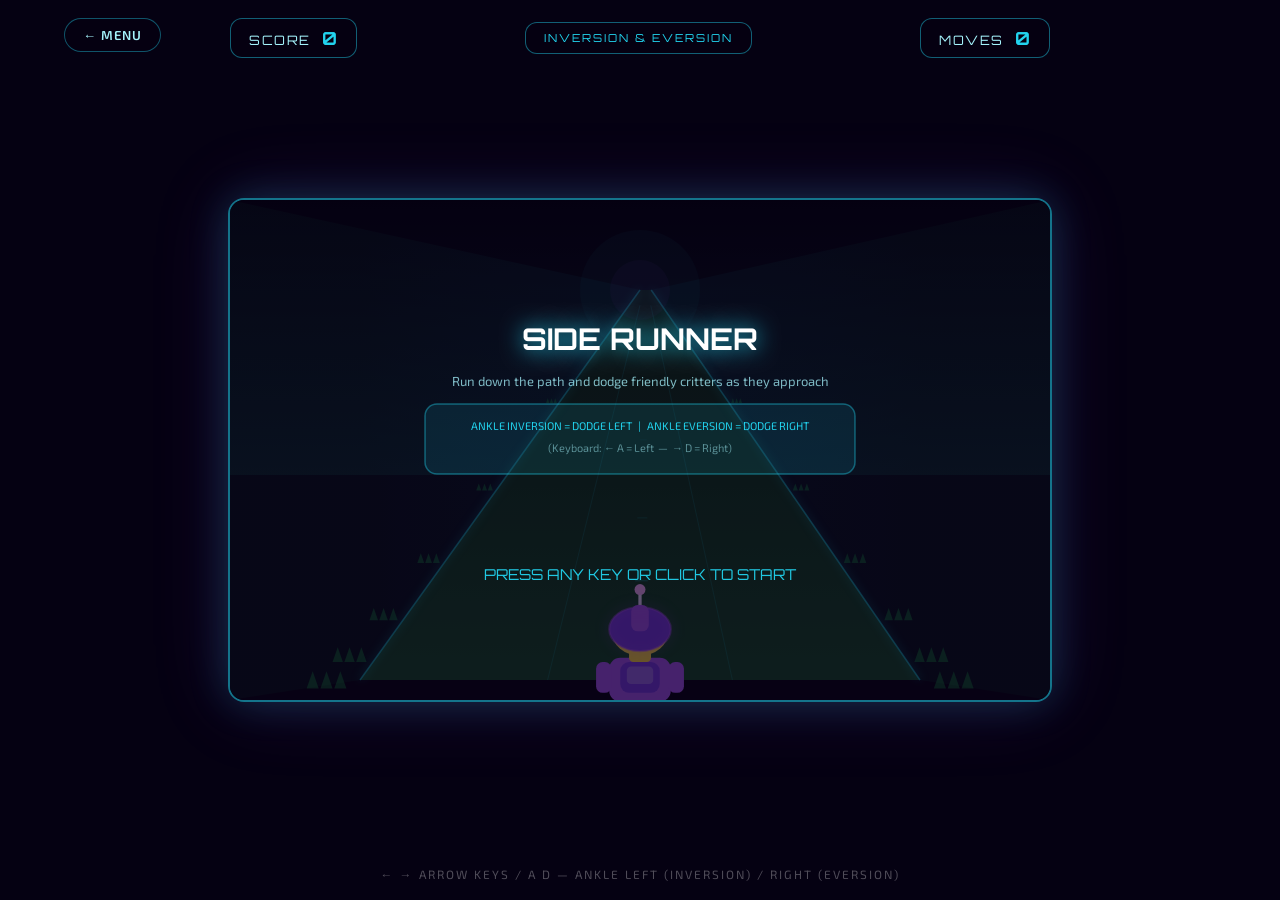
==== commit 9dd84d3e: "Update game1.html" ====
--- a/game1.html
+++ b/game1.html
@@ -81,9 +81,9 @@
 ════════════════════════ */
 let score=0, moveCount=0, leftMoves=0, rightMoves=0;
 let gameOver=false, started=false, frameCount=0;
-let speed=1.6, spawnTimer=0, spawnRate=130;
-const MAX_SPEED = 3.4;
-const DIFFICULTY_STEP_FRAMES = 700;
+let speed=1.2, spawnTimer=0, spawnRate=165;
+const MAX_SPEED = 2.55;
+const DIFFICULTY_STEP_FRAMES = 900;
 
 /* ════════════════════════
    PERSPECTIVE TRACK CONFIG
@@ -135,7 +135,8 @@
     const palette = CRITTER_COLORS[Math.floor(Math.random()*CRITTER_COLORS.length)];
     obstacles.push({
       lane,
-      depth: 0.02,
+      depth: 0.95,   // initial depth — will be updated each frame from progress
+      progress: 0.0, // 0 = far away, 1 = at character; drives depth for constant visual speed
       color: palette.body,
       cheek: palette.cheek,
       bobSeed: Math.random()*Math.PI*2,
@@ -509,15 +510,21 @@
 
   for(let i=obstacles.length-1;i>=0;i--){
     const obs=obstacles[i];
-    obs.depth += speed * 0.0020;
-
-    if(!obs.passed && obs.depth > 0.88){
+    // Advance progress linearly — gives CONSTANT visual speed across the whole screen
+    // depth = 0.95 × √(1−progress) so eased = depth² = 0.9025×(1−progress) is linear
+    obs.progress = Math.min(obs.progress + speed * 0.0019, 1.0);
+    obs.depth = 0.95 * Math.sqrt(Math.max(0.0, 1.0 - obs.progress));
+
+    // Score when obstacle has clearly passed the character
+    if(!obs.passed && obs.progress >= 0.97){
       obs.passed=true; score++;
       document.getElementById('hud-score').textContent=score;
     }
-    if(obs.depth > 1.05){ obstacles.splice(i,1); continue; }
-
-    if(obs.depth > 0.80 && obs.depth < 0.96 && obs.lane===currentLane && laneT>0.7){
+    // Remove cleanly once it fully reaches the character — no bounce, no lingering
+    if(obs.progress >= 1.0){ obstacles.splice(i,1); continue; }
+
+    // Collision: when obstacle is close to character (depth small = near camera)
+    if(obs.depth < 0.22 && obs.depth > 0.01 && obs.lane===currentLane && laneT>0.7){
       gameOver=true;
     }
   }
@@ -572,7 +579,7 @@
 function resetGame(){
   score=0;moveCount=0;leftMoves=0;rightMoves=0;
   gameOver=false;started=true;frameCount=0;
-  speed=1.6;spawnTimer=0;spawnRate=130;
+  speed=1.2;spawnTimer=0;spawnRate=165;
   currentLane=1;prevLane=1;laneT=1;
   obstacles=[];
   document.getElementById('hud-score').textContent='0';
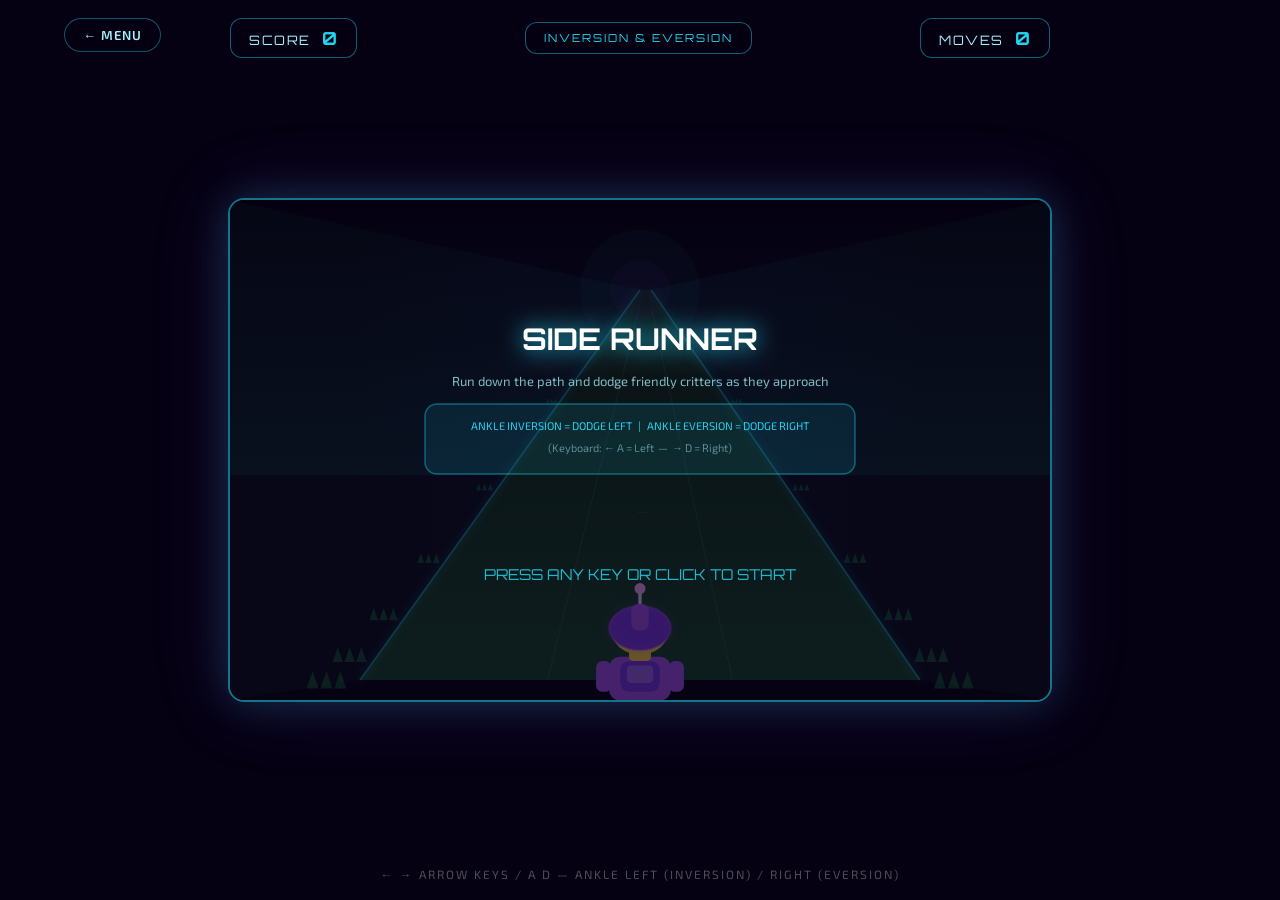
==== commit f0365453: "Update game1.html" ====
--- a/game1.html
+++ b/game1.html
@@ -4,6 +4,7 @@
   <meta charset="UTF-8" />
   <meta name="viewport" content="width=device-width, initial-scale=1.0" />
   <title>Future Step — Side Runner</title>
+  <link rel="icon" type="image/svg+xml" href="data:image/svg+xml,%3Csvg%20xmlns='http://www.w3.org/2000/svg'%20viewBox='0%200%2064%2064'%3E%3Cdefs%3E%3ClinearGradient%20id='g'%20x1='0'%20y1='0'%20x2='0'%20y2='1'%3E%3Cstop%20offset='0'%20stop-color='%238b3cf0'/%3E%3Cstop%20offset='1'%20stop-color='%232d1266'/%3E%3C/linearGradient%3E%3C/defs%3E%3Crect%20width='64'%20height='64'%20rx='15'%20fill='url(%23g)'/%3E%3Crect%20x='1.5'%20y='1.5'%20width='61'%20height='61'%20rx='13.5'%20fill='none'%20stroke='%23f0abfc'%20stroke-opacity='.45'%20stroke-width='2'/%3E%3Cpath%20d='M32%2017V10'%20stroke='%23e9d5ff'%20stroke-width='3'%20stroke-linecap='round'/%3E%3Ccircle%20cx='32'%20cy='8'%20r='4.5'%20fill='%23f0abfc'/%3E%3Crect%20x='6'%20y='31'%20width='8'%20height='14'%20rx='4'%20fill='%23a855f7'/%3E%3Crect%20x='50'%20y='31'%20width='8'%20height='14'%20rx='4'%20fill='%23a855f7'/%3E%3Crect%20x='12'%20y='17'%20width='40'%20height='39'%20rx='12'%20fill='%23fcd34d'/%3E%3Cpath%20d='M12%2030V29A12%2012%200%200%201%2024%2017H40A12%2012%200%200%201%2052%2029V30Z'%20fill='%237c3aed'/%3E%3Crect%20x='29'%20y='19'%20width='6'%20height='9'%20rx='3'%20fill='%23a855f7'/%3E%3Ccircle%20cx='24'%20cy='40'%20r='5.5'%20fill='%23fff'/%3E%3Ccircle%20cx='40'%20cy='40'%20r='5.5'%20fill='%23fff'/%3E%3Ccircle%20cx='25.5'%20cy='41'%20r='2.7'%20fill='%231e1b4b'/%3E%3Ccircle%20cx='41.5'%20cy='41'%20r='2.7'%20fill='%231e1b4b'/%3E%3Ccircle%20cx='16.5'%20cy='47.5'%20r='2.6'%20fill='%23f9a8d4'%20fill-opacity='.8'/%3E%3Ccircle%20cx='47.5'%20cy='47.5'%20r='2.6'%20fill='%23f9a8d4'%20fill-opacity='.8'/%3E%3Cpath%20d='M26%2048.5Q32%2053.5%2038%2048.5'%20fill='none'%20stroke='%2392400e'%20stroke-width='2.6'%20stroke-linecap='round'/%3E%3C/svg%3E" />
   <link rel="preconnect" href="https://fonts.googleapis.com" />
   <link rel="preconnect" href="https://fonts.gstatic.com" crossorigin />
   <link href="https://fonts.googleapis.com/css2?family=Orbitron:wght@700;900&family=Exo+2:wght@400;600;700&display=swap" rel="stylesheet" />
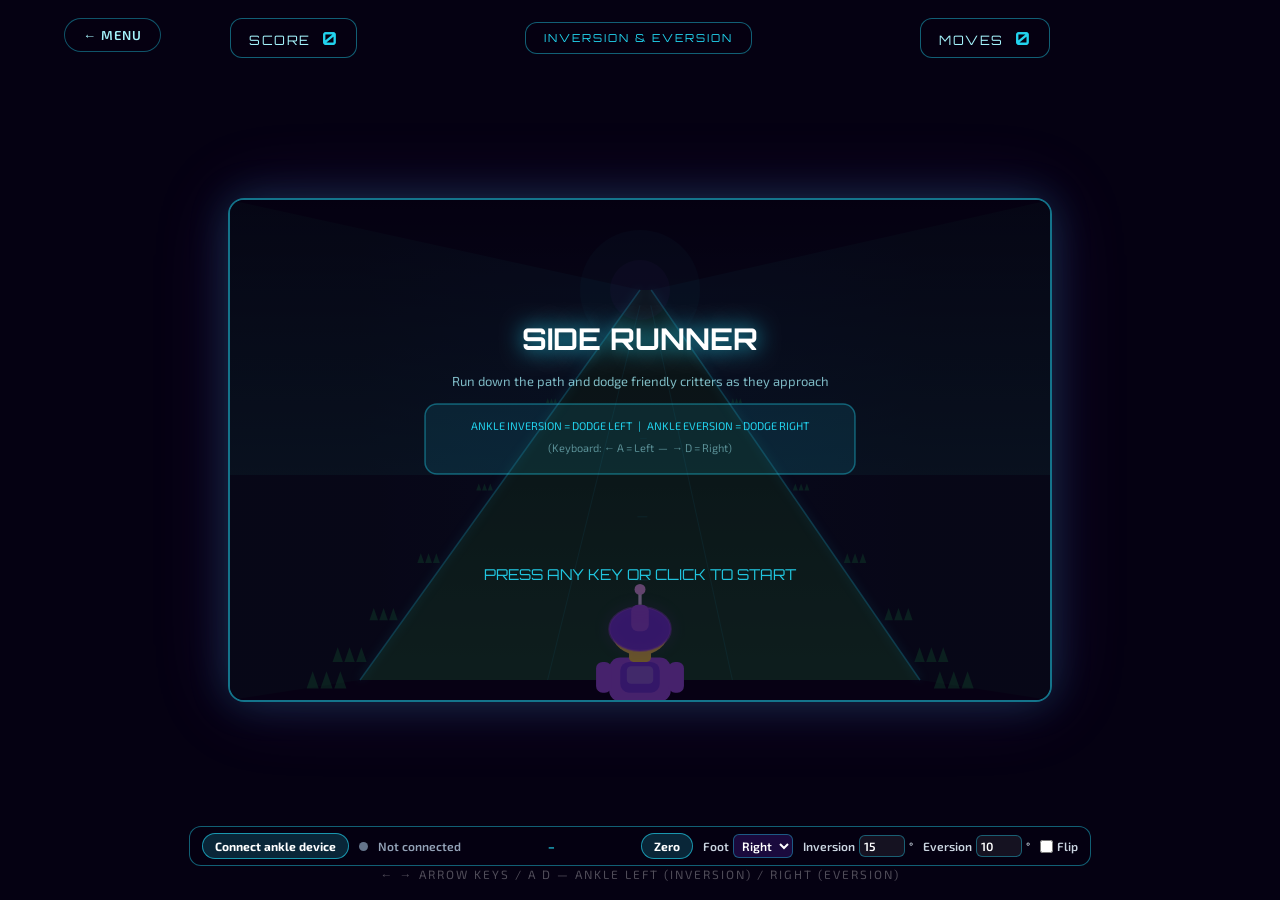
==== commit 6c515345: "Update game1.html" ====
--- a/game1.html
+++ b/game1.html
@@ -57,6 +57,39 @@
       letter-spacing: 1px; z-index: 30; transition: background 0.2s;
     }
     #quit-btn:hover { background: rgba(34,211,238,0.2); }
+  
+    /* ── Ankle device bar ── */
+    #device-bar {
+      position: absolute; bottom: 34px; left: 50%; transform: translateX(-50%);
+      display: flex; align-items: center; gap: 10px;
+      max-width: 98vw; padding: 6px 12px; border-radius: 12px; white-space: nowrap;
+      background: rgba(5,1,18,0.86); border: 1px solid rgba(34,211,238,0.45);
+      font: 600 12px 'Exo 2', sans-serif; color: #e2e8f0; z-index: 40;
+    }
+    #device-bar button {
+      font: 700 12px 'Exo 2', sans-serif; color: #fff; cursor: pointer;
+      background: rgba(34,211,238,0.18); border: 1px solid rgba(34,211,238,0.65);
+      border-radius: 50px; padding: 5px 12px; transition: background 0.15s;
+    }
+    #device-bar button:hover { background: rgba(34,211,238,0.38); }
+    #device-bar label { display: flex; align-items: center; gap: 4px; color: #cbd5e1; }
+    #device-bar input[type=number] {
+      width: 46px; padding: 3px 4px; border-radius: 6px; color: #fff;
+      border: 1px solid rgba(34,211,238,0.4); background: rgba(255,255,255,0.07);
+      font: 600 12px 'Exo 2', sans-serif;
+    }
+    #device-bar select {
+      padding: 3px 4px; border-radius: 6px; color: #fff; background: #1a0a3d;
+      border: 1px solid rgba(34,211,238,0.4); font: 600 12px 'Exo 2', sans-serif;
+    }
+    #dev-dot { width: 9px; height: 9px; border-radius: 50%; background: #64748b; flex: none; }
+    #dev-dot.on   { background: #4ade80; box-shadow: 0 0 8px #4ade80; }
+    #dev-dot.wait { background: #fbbf24; }
+    #dev-dot.err  { background: #f87171; }
+    #dev-state { color: #94a3b8; max-width: 190px; overflow: hidden; text-overflow: ellipsis; }
+    /* On short screens, nudge the game up so the bar never covers it */
+    @media (max-height: 690px) { canvas { margin-bottom: 52px; } }
+    #dev-live  { min-width: 160px; text-align: center; font-weight: 700; color: #22d3ee; font-variant-numeric: tabular-nums; }
   </style>
 </head>
 <body>
@@ -72,6 +105,26 @@
 <canvas id="gameCanvas" width="820" height="500"></canvas>
 <div id="controls-hint">← → Arrow Keys / A D — Ankle Left (Inversion) / Right (Eversion)</div>
 
+<div id="device-bar" role="group" aria-label="Ankle device">
+  <button id="dev-connect" type="button">Connect ankle device</button>
+  <span id="dev-dot"></span><span id="dev-state">Not connected</span>
+  <span id="dev-live">&ndash;</span>
+  <button id="dev-zero" type="button" title="Put the foot in its neutral position, then press Zero">Zero</button>
+  <label title="Which foot is on the foot plate">Foot
+    <select id="set-foot"><option value="right">Right</option><option value="left">Left</option></select>
+  </label>
+  <label title="How far this patient can turn the sole inward. The outer lane is reached at about 60% of this.">Inversion
+    <input id="set-a" type="number" min="3" max="60" step="1">&deg;
+  </label>
+  <label title="How far this patient can turn the sole outward. The outer lane is reached at about 60% of this.">Eversion
+    <input id="set-b" type="number" min="3" max="60" step="1">&deg;
+  </label>
+  <label title="Tick this if the character moves the opposite way to the foot">
+    <input id="set-flip" type="checkbox">Flip
+  </label>
+</div>
+
+<script>var LEFT_MOVE_NAME = 'Inversion', RIGHT_MOVE_NAME = 'Eversion';</script>
 <script>
 const canvas = document.getElementById('gameCanvas');
 const ctx    = canvas.getContext('2d');
@@ -394,7 +447,7 @@
   ctx.beginPath(); ctx.roundRect(W/2-215,H/2-46,430,70,12); ctx.fill(); ctx.stroke();
 
   ctx.font="11px 'Exo 2'"; ctx.fillStyle='#22d3ee';
-  ctx.fillText('ANKLE INVERSION = DODGE LEFT   |   ANKLE EVERSION = DODGE RIGHT', W/2, H/2-20);
+  ctx.fillText('ANKLE ' + LEFT_MOVE_NAME.toUpperCase() + ' = DODGE LEFT   |   ANKLE ' + RIGHT_MOVE_NAME.toUpperCase() + ' = DODGE RIGHT', W/2, H/2-20);
   ctx.fillStyle='rgba(165,243,252,0.5)';
   ctx.fillText('(Keyboard: ← A = Left  —  → D = Right)', W/2, H/2+2);
 
@@ -438,8 +491,8 @@
 
   const stats=[
     {label:'TOTAL MOVES',      value:moveCount,   color:'#22d3ee'},
-    {label:'LEFT (Inversion)', value:leftMoves,   color:'#a855f7'},
-    {label:'RIGHT (Eversion)', value:rightMoves,  color:'#4ade80'},
+    {label:'LEFT ('+LEFT_MOVE_NAME+')', value:leftMoves,   color:'#a855f7'},
+    {label:'RIGHT ('+RIGHT_MOVE_NAME+')', value:rightMoves,  color:'#4ade80'},
   ];
   stats.forEach((stat,i)=>{
     const bx=W/2-200+i*136, by=H/2+18;
@@ -589,5 +642,207 @@
 
 loop();
 </script>
+<script>
+(function () {
+  'use strict';
+
+  /* ═════════ the only part that differs between the two games ═════════ */
+
+  const CFG = {
+    storeKey: 'anklesync.sideRunner.v1',
+    axis: 'roll',                    // inversion / eversion = tilt about the heel-toe axis
+    lanes: 3,
+    defaults: { foot: 'right', romA: 15, romB: 10, flip: false },   // A = inversion, B = eversion
+    stepLow:  () => moveLeft(),
+    stepHigh: () => moveRight(),
+    // positive tilt = sole turns LEFT = inversion for a right foot, eversion for a left foot
+    romFor: (t, S) => ((t >= 0) === (S.foot === 'right')) ? S.romA : S.romB,
+    describe: (t, S) => {
+      if (Math.abs(t) < 2) return 'Neutral  ' + t.toFixed(1) + '\u00B0';
+      const leftName  = S.foot === 'right' ? 'Inversion' : 'Eversion';
+      const rightName = S.foot === 'right' ? 'Eversion'  : 'Inversion';
+      return t > 0 ? '\u25C0 ' + leftName + '  ' + t.toFixed(1) + '\u00B0'
+                   : rightName + '  ' + (-t).toFixed(1) + '\u00B0 \u25B6';
+    },
+    onSettings: S => {
+      const left  = S.foot === 'right' ? 'Inversion' : 'Eversion';
+      const right = S.foot === 'right' ? 'Eversion'  : 'Inversion';
+      window.LEFT_MOVE_NAME = left;  window.RIGHT_MOVE_NAME = right;
+      $('controls-hint').textContent = '\u2190 \u2192 Arrow Keys / A D \u2014 Ankle Left (' + left + ') / Right (' + right + ')';
+    }
+  };
+  /* ═══════════════════════════════════════════════════════════════════ */
+
+  const $ = id => document.getElementById(id);
+  const SUPPORTED = ('serial' in navigator);
+  const num = (v, lo, hi, d) => { v = parseFloat(v); return isFinite(v) ? Math.min(hi, Math.max(lo, v)) : d; };
+
+  /* ---------- clinician settings (remembered in this browser) ---------- */
+  const S = Object.assign({}, CFG.defaults);
+  try { Object.assign(S, JSON.parse(localStorage.getItem(CFG.storeKey) || '{}')); } catch (e) {}
+  S.romA = num(S.romA, 3, 60, CFG.defaults.romA);
+  S.romB = num(S.romB, 3, 60, CFG.defaults.romB);
+  S.flip = !!S.flip;
+  const save = () => { try { localStorage.setItem(CFG.storeKey, JSON.stringify(S)); } catch (e) {} };
+
+  /* ---------- live data from the ESP32 ---------- */
+  const raw  = { pitch: 0, roll: 0, t: 0 };   // last reading
+  const zero = { pitch: 0, roll: 0 };         // "0 degrees" set by the clinician
+  let tiltSmooth = 0, lastUserInput = 0, lastStep = 0;
+  let port = null, activeReader = null, loopDone = null, opening = false;
+
+  function setStatus(kind, text) {
+    $('dev-dot').className = kind;
+    $('dev-state').textContent = text;
+    $('dev-state').title = text;
+  }
+  const live = text => { $('dev-live').textContent = text; };
+
+  /* ---------- connect / disconnect ---------- */
+  async function openPort(p) {
+    if (port || opening) return;
+    opening = true;
+    try {
+      await p.open({ baudRate: 115200 });
+    } catch (err) {
+      opening = false;
+      setStatus('err', 'Port busy: close the Arduino Serial Monitor');
+      return;
+    }
+    opening = false;
+    port = p;
+    $('dev-connect').textContent = 'Disconnect';
+    setStatus('wait', 'Waiting for data...');
+    loopDone = readLoop(p);
+  }
+
+  async function readLoop(p) {
+    const decoder = new TextDecoderStream();
+    const piped = p.readable.pipeTo(decoder.writable).catch(() => {});
+    activeReader = decoder.readable.getReader();
+    let buf = '';
+    try {
+      for (;;) {
+        const { value, done } = await activeReader.read();
+        if (done) break;
+        buf += value;
+        let i;
+        while ((i = buf.indexOf('\n')) >= 0) {
+          handleLine(buf.slice(0, i).trim());
+          buf = buf.slice(i + 1);
+        }
+        if (buf.length > 400) buf = '';          // protection against junk
+      }
+    } catch (err) { /* cable pulled out */ }
+    try { activeReader.releaseLock(); } catch (e) {}
+    activeReader = null;
+    await piped;
+    try { await p.close(); } catch (e) {}
+    if (port === p) port = null;
+    $('dev-connect').textContent = 'Connect ankle device';
+    setStatus('off', 'Not connected');
+    live('\u2013');
+  }
+
+  async function disconnect() {
+    try { if (activeReader) await activeReader.cancel(); } catch (e) {}
+    if (loopDone) await loopDone;
+  }
+
+  function handleLine(line) {
+    if (line.startsWith('IMU,')) {
+      const a = line.split(',');
+      const pitch = parseFloat(a[1]), roll = parseFloat(a[2]);
+      if (isFinite(pitch) && isFinite(roll)) { raw.pitch = pitch; raw.roll = roll; raw.t = performance.now(); }
+    } else if (line.startsWith('ERR,')) {
+      setStatus('err', line.slice(4));
+    }
+  }
+
+  /* ---------- turn the foot angle into game moves (25 times per second) ---------- */
+  function tick() {
+    if (!port) return;
+    const now = performance.now();
+    if (now - raw.t > 600) {                       // no fresh data
+      setStatus('wait', 'No data: check the IMU wires');
+      live('\u2013');
+      return;
+    }
+    setStatus('on', 'Live');
+
+    // Angle relative to the zero, positive = towards the LOW lane (left lane / top lane)
+    let t = (raw[CFG.axis] - zero[CFG.axis]) * (S.flip ? -1 : 1);
+    tiltSmooth += 0.5 * (t - tiltSmooth);
+    t = tiltSmooth;
+    live(CFG.describe(t, S));
+
+    if (!started || gameOver) return;              // game variables from the main script
+    if (now - lastUserInput < 1500) return;        // clinician just used keyboard / mouse
+    if (now - lastStep < 260) return;              // let the previous move finish animating
+
+    const rom = CFG.romFor(t, S);                  // degrees that count as "full range"
+    const n   = Math.max(-1, Math.min(1, t / rom));
+    const mid = (CFG.lanes - 1) / 2;
+    const lane = mid * (1 - n);                    // where the ankle "points" on the lane scale
+    const HYST = 0.12;                             // stops flicker at lane borders
+    if (lane < currentLane - 0.5 - HYST)      { CFG.stepLow();  lastStep = now; }
+    else if (lane > currentLane + 0.5 + HYST) { CFG.stepHigh(); lastStep = now; }
+  }
+  setInterval(tick, 40);
+
+  /* ---------- buttons and settings ---------- */
+  function wireUi() {
+    $('set-a').value = S.romA;
+    $('set-b').value = S.romB;
+    $('set-flip').checked = S.flip;
+    if ($('set-foot')) $('set-foot').value = S.foot;
+
+    $('set-a').onchange = () => { S.romA = num($('set-a').value, 3, 60, CFG.defaults.romA); $('set-a').value = S.romA; save(); };
+    $('set-b').onchange = () => { S.romB = num($('set-b').value, 3, 60, CFG.defaults.romB); $('set-b').value = S.romB; save(); };
+    $('set-flip').onchange = () => { S.flip = $('set-flip').checked; save(); };
+    if ($('set-foot')) $('set-foot').onchange = () => { S.foot = $('set-foot').value; save(); CFG.onSettings(S); };
+
+    // After any change, give the keyboard back to the game
+    ['set-a', 'set-b', 'set-flip', 'set-foot'].forEach(id => {
+      const el = $(id); if (el) el.addEventListener('change', () => el.blur());
+    });
+
+    $('dev-zero').onclick = e => {
+      zero.pitch = raw.pitch; zero.roll = raw.roll; tiltSmooth = 0;
+      const b = e.currentTarget; b.blur(); b.textContent = 'Zeroed \u2713';
+      setTimeout(() => { b.textContent = 'Zero'; }, 1200);
+    };
+
+    $('dev-connect').onclick = async e => {
+      e.currentTarget.blur();
+      if (!SUPPORTED) { setStatus('err', 'Use Chrome or Edge on a PC'); return; }
+      if (port) { await disconnect(); return; }
+      try { const p = await navigator.serial.requestPort(); await openPort(p); } catch (err) { /* chooser closed */ }
+    };
+
+    // Typing in the boxes must not start the game or move the character
+    $('device-bar').addEventListener('keydown', e => {
+      if (e.target.matches('input,select')) e.stopPropagation();
+    });
+
+    // Keyboard / mouse use by the clinician pauses the ankle control for 1.5 s
+    document.addEventListener('keydown', e => {
+      if (!(e.target.closest && e.target.closest('#device-bar'))) lastUserInput = performance.now();
+    }, true);
+    $('gameCanvas').addEventListener('click', () => { lastUserInput = performance.now(); });
+
+    CFG.onSettings(S);
+  }
+  wireUi();
+
+  /* ---------- reconnect automatically after a page change ---------- */
+  if (SUPPORTED) {
+    navigator.serial.getPorts().then(list => { if (list.length) openPort(list[0]); }).catch(() => {});
+    navigator.serial.addEventListener('connect', e => { openPort(e.target); });
+  } else {
+    setStatus('err', 'Keyboard only: use Chrome or Edge for the device');
+  }
+})();
+</script>
 </body>
 </html>
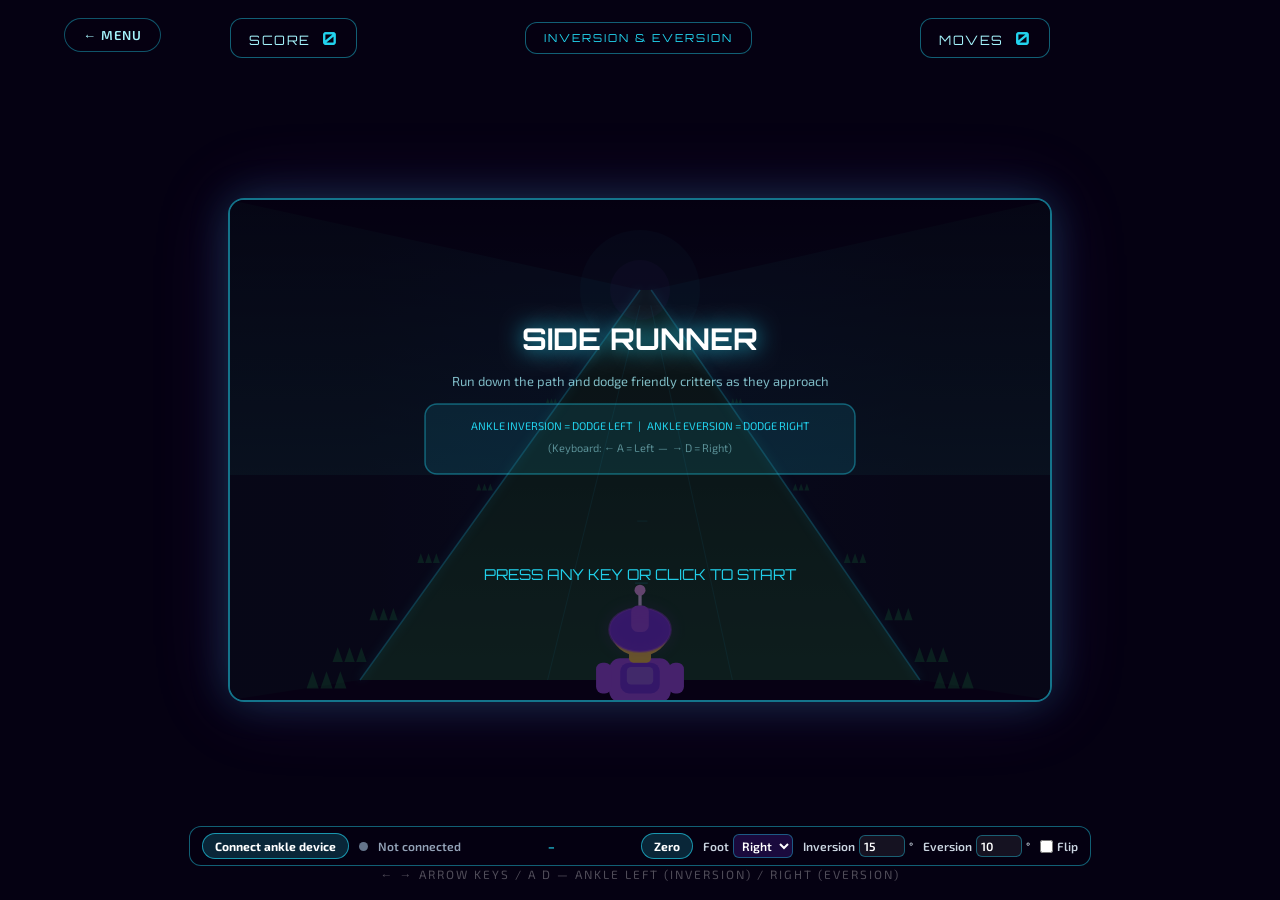
==== commit fb8f751d: "Update game1.html" ====
--- a/game1.html
+++ b/game1.html
@@ -704,6 +704,7 @@
     opening = true;
     try {
       await p.open({ baudRate: 115200 });
+      await p.setSignals({ dataTerminalReady: false, requestToSend: false });
     } catch (err) {
       opening = false;
       setStatus('err', 'Port busy: close the Arduino Serial Monitor');
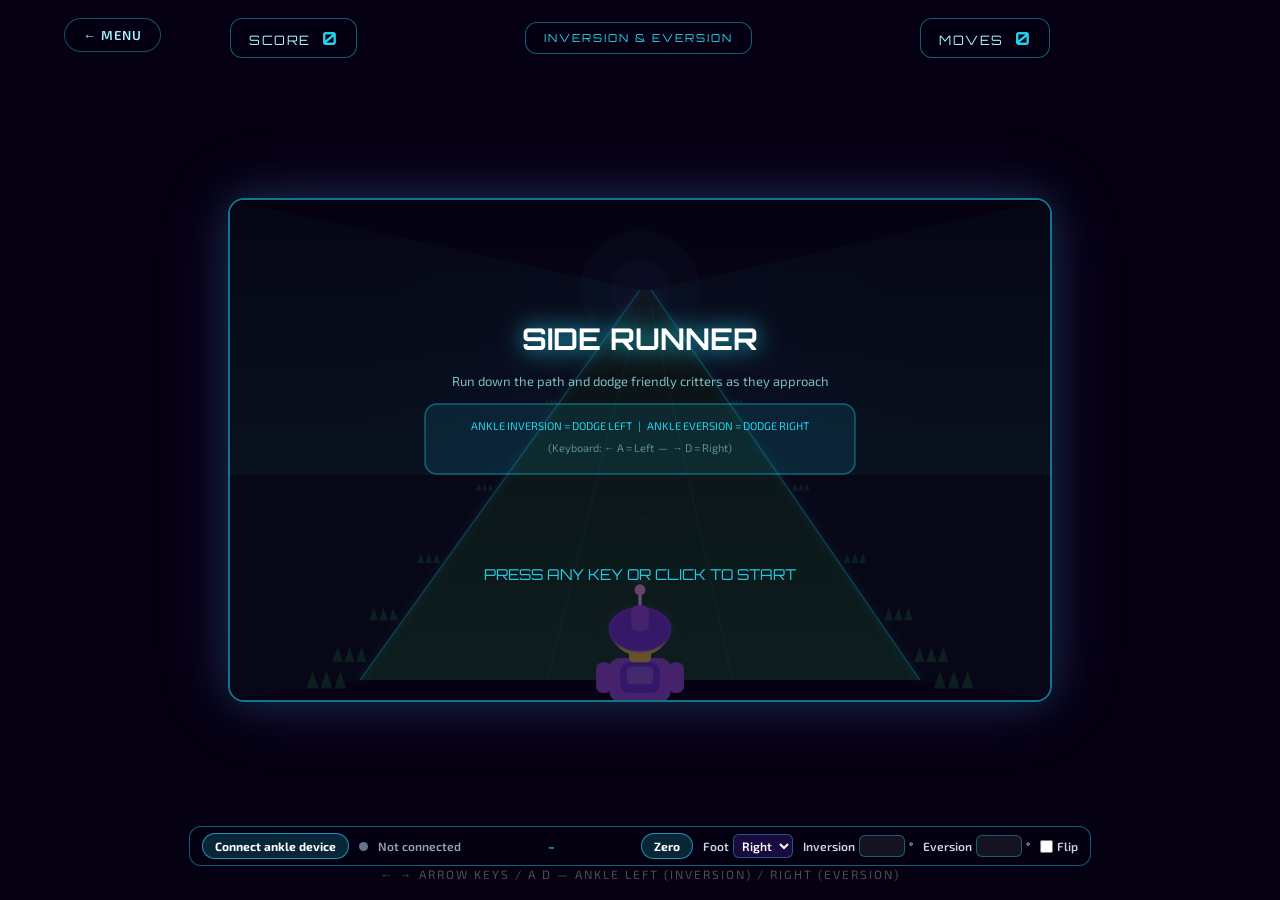
==== commit 432a06f8: "Update game1.html" ====
--- a/game1.html
+++ b/game1.html
@@ -703,8 +703,11 @@
     if (port || opening) return;
     opening = true;
     try {
-      await p.open({ baudRate: 115200 });
-      await p.setSignals({ dataTerminalReady: false, requestToSend: false });
+    await p.open({ baudRate: 115200 });
+    await p.setSignals({ dataTerminalReady: false, requestToSend: true });
+    await new Promise(r => setTimeout(r, 50));
+    await p.setSignals({ dataTerminalReady: false, requestToSend: false });
+  } catch (err) {
     } catch (err) {
       opening = false;
       setStatus('err', 'Port busy: close the Arduino Serial Monitor');
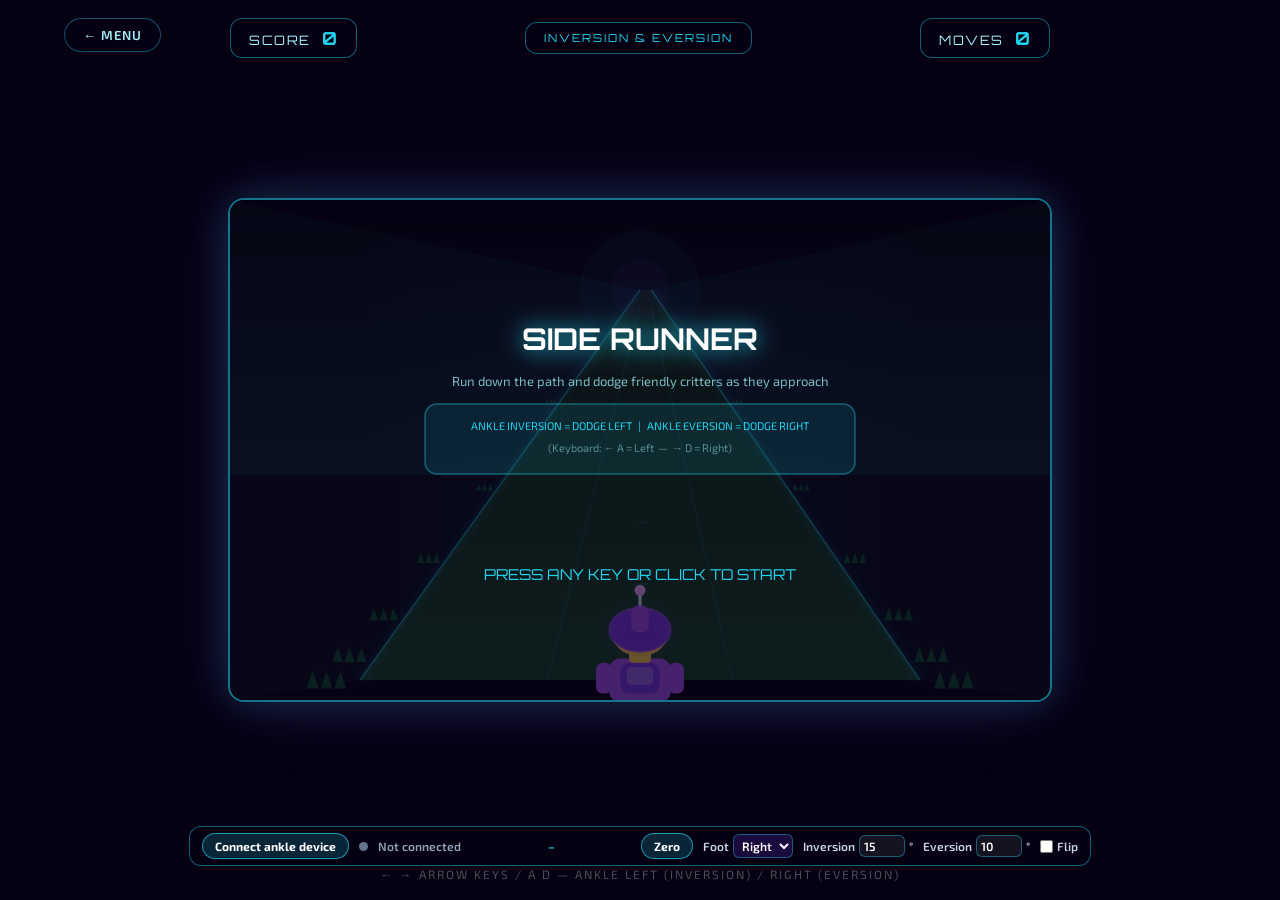
==== commit ef32c6e3: "Update game1.html" ====
--- a/game1.html
+++ b/game1.html
@@ -57,7 +57,7 @@
       letter-spacing: 1px; z-index: 30; transition: background 0.2s;
     }
     #quit-btn:hover { background: rgba(34,211,238,0.2); }
-  
+
     /* ── Ankle device bar ── */
     #device-bar {
       position: absolute; bottom: 34px; left: 50%; transform: translateX(-50%);
@@ -87,7 +87,6 @@
     #dev-dot.wait { background: #fbbf24; }
     #dev-dot.err  { background: #f87171; }
     #dev-state { color: #94a3b8; max-width: 190px; overflow: hidden; text-overflow: ellipsis; }
-    /* On short screens, nudge the game up so the bar never covers it */
     @media (max-height: 690px) { canvas { margin-bottom: 52px; } }
     #dev-live  { min-width: 160px; text-align: center; font-weight: 700; color: #22d3ee; font-variant-numeric: tabular-nums; }
   </style>
@@ -189,8 +188,8 @@
     const palette = CRITTER_COLORS[Math.floor(Math.random()*CRITTER_COLORS.length)];
     obstacles.push({
       lane,
-      depth: 0.95,   // initial depth — will be updated each frame from progress
-      progress: 0.0, // 0 = far away, 1 = at character; drives depth for constant visual speed
+      depth: 0.95,
+      progress: 0.0,
       color: palette.body,
       cheek: palette.cheek,
       bobSeed: Math.random()*Math.PI*2,
@@ -233,7 +232,6 @@
   ctx.lineTo(rightBot.x,rightBot.y); ctx.lineTo(W,H);
   ctx.closePath(); ctx.fill();
 
-  // Soft tree silhouettes along the sides (instead of city windows)
   for(let row=0; row<6; row++) {
     for(let col=0; col<3; col++) {
       const d = 0.15+row*0.14;
@@ -244,13 +242,12 @@
       const alpha = 0.35;
 
       ctx.fillStyle = `rgba(34,197,94,${alpha})`;
-      // left tree
       ctx.beginPath();
       ctx.moveTo(leftPt.x-30*sc-col*16*sc, leftPt.y);
       ctx.lineTo(leftPt.x-30*sc-col*16*sc-tw/2, leftPt.y+th);
       ctx.lineTo(leftPt.x-30*sc-col*16*sc+tw/2, leftPt.y+th);
       ctx.closePath(); ctx.fill();
-      // right tree
+
       ctx.beginPath();
       ctx.moveTo(rightPt.x+30*sc+col*16*sc, rightPt.y);
       ctx.lineTo(rightPt.x+30*sc+col*16*sc-tw/2, rightPt.y+th);
@@ -380,25 +377,20 @@
 
   const r = 24 * sc;
 
-  // Shadow
   ctx.fillStyle='rgba(0,0,0,0.2)';
   ctx.beginPath(); ctx.ellipse(0, r+5*sc, r*0.7, r*0.18, 0, 0, Math.PI*2); ctx.fill();
 
-  // Round body
   ctx.fillStyle = obs.color;
   ctx.beginPath(); ctx.arc(0,0,r,0,Math.PI*2); ctx.fill();
 
-  // Highlight
   ctx.fillStyle='rgba(255,255,255,0.18)';
   ctx.beginPath(); ctx.ellipse(-r*0.3,-r*0.35,r*0.45,r*0.32,-0.4,0,Math.PI*2); ctx.fill();
 
-  // Antenna
   ctx.strokeStyle = obs.color; ctx.lineWidth = 2.5*sc;
   ctx.beginPath(); ctx.moveTo(0,-r); ctx.lineTo(0,-r-9*sc); ctx.stroke();
   ctx.fillStyle='#fde68a';
   ctx.beginPath(); ctx.arc(0,-r-11*sc,3.5*sc,0,Math.PI*2); ctx.fill();
 
-  // Eyes
   ctx.fillStyle='white';
   ctx.beginPath(); ctx.arc(-r*0.32,-r*0.1,r*0.28,0,Math.PI*2); ctx.fill();
   ctx.beginPath(); ctx.arc(r*0.32,-r*0.1,r*0.28,0,Math.PI*2); ctx.fill();
@@ -409,13 +401,11 @@
   ctx.beginPath(); ctx.arc(-r*0.34,-r*0.12,r*0.05,0,Math.PI*2); ctx.fill();
   ctx.beginPath(); ctx.arc(r*0.30,-r*0.12,r*0.05,0,Math.PI*2); ctx.fill();
 
-  // Cheeks
   ctx.fillStyle = obs.cheek; ctx.globalAlpha=0.7;
   ctx.beginPath(); ctx.ellipse(-r*0.55,r*0.25,r*0.16,r*0.1,0,0,Math.PI*2); ctx.fill();
   ctx.beginPath(); ctx.ellipse(r*0.55,r*0.25,r*0.16,r*0.1,0,0,Math.PI*2); ctx.fill();
   ctx.globalAlpha=1;
 
-  // Smile
   ctx.strokeStyle='rgba(0,0,0,0.35)'; ctx.lineWidth=1.8*sc; ctx.lineCap='round';
   ctx.beginPath(); ctx.arc(0,r*0.1,r*0.32,0.15*Math.PI,0.85*Math.PI); ctx.stroke();
 
@@ -553,7 +543,6 @@
 
   laneT = Math.min(1, laneT + 0.13);
 
-  // Gentle difficulty ramp, capped at MAX_SPEED
   if(frameCount%DIFFICULTY_STEP_FRAMES===0 && speed<MAX_SPEED){
     speed   +=0.25;
     spawnRate=Math.max(85, spawnRate-5);
@@ -564,20 +553,15 @@
 
   for(let i=obstacles.length-1;i>=0;i--){
     const obs=obstacles[i];
-    // Advance progress linearly — gives CONSTANT visual speed across the whole screen
-    // depth = 0.95 × √(1−progress) so eased = depth² = 0.9025×(1−progress) is linear
     obs.progress = Math.min(obs.progress + speed * 0.0019, 1.0);
     obs.depth = 0.95 * Math.sqrt(Math.max(0.0, 1.0 - obs.progress));
 
-    // Score when obstacle has clearly passed the character
     if(!obs.passed && obs.progress >= 0.97){
       obs.passed=true; score++;
       document.getElementById('hud-score').textContent=score;
     }
-    // Remove cleanly once it fully reaches the character — no bounce, no lingering
     if(obs.progress >= 1.0){ obstacles.splice(i,1); continue; }
 
-    // Collision: when obstacle is close to character (depth small = near camera)
     if(obs.depth < 0.22 && obs.depth > 0.01 && obs.lane===currentLane && laneT>0.7){
       gameOver=true;
     }
@@ -647,15 +631,13 @@
   'use strict';
 
   /* ═════════ the only part that differs between the two games ═════════ */
-
   const CFG = {
     storeKey: 'anklesync.sideRunner.v1',
-    axis: 'roll',                    // inversion / eversion = tilt about the heel-toe axis
+    axis: 'roll',
     lanes: 3,
-    defaults: { foot: 'right', romA: 15, romB: 10, flip: false },   // A = inversion, B = eversion
+    defaults: { foot: 'right', romA: 15, romB: 10, flip: false },
     stepLow:  () => moveLeft(),
     stepHigh: () => moveRight(),
-    // positive tilt = sole turns LEFT = inversion for a right foot, eversion for a left foot
     romFor: (t, S) => ((t >= 0) === (S.foot === 'right')) ? S.romA : S.romB,
     describe: (t, S) => {
       if (Math.abs(t) < 2) return 'Neutral  ' + t.toFixed(1) + '\u00B0';
@@ -686,8 +668,8 @@
   const save = () => { try { localStorage.setItem(CFG.storeKey, JSON.stringify(S)); } catch (e) {} };
 
   /* ---------- live data from the ESP32 ---------- */
-  const raw  = { pitch: 0, roll: 0, t: 0 };   // last reading
-  const zero = { pitch: 0, roll: 0 };         // "0 degrees" set by the clinician
+  const raw  = { pitch: 0, roll: 0, t: 0 };
+  const zero = { pitch: 0, roll: 0 };
   let tiltSmooth = 0, lastUserInput = 0, lastStep = 0;
   let port = null, activeReader = null, loopDone = null, opening = false;
 
@@ -703,11 +685,10 @@
     if (port || opening) return;
     opening = true;
     try {
-    await p.open({ baudRate: 115200 });
-    await p.setSignals({ dataTerminalReady: false, requestToSend: true });
-    await new Promise(r => setTimeout(r, 50));
-    await p.setSignals({ dataTerminalReady: false, requestToSend: false });
-  } catch (err) {
+      await p.open({ baudRate: 115200 });
+      await p.setSignals({ dataTerminalReady: false, requestToSend: true });
+      await new Promise(r => setTimeout(r, 50));
+      await p.setSignals({ dataTerminalReady: false, requestToSend: false });
     } catch (err) {
       opening = false;
       setStatus('err', 'Port busy: close the Arduino Serial Monitor');
@@ -735,7 +716,7 @@
           handleLine(buf.slice(0, i).trim());
           buf = buf.slice(i + 1);
         }
-        if (buf.length > 400) buf = '';          // protection against junk
+        if (buf.length > 400) buf = '';
       }
     } catch (err) { /* cable pulled out */ }
     try { activeReader.releaseLock(); } catch (e) {}
@@ -754,12 +735,21 @@
   }
 
   function handleLine(line) {
+    if (!line) return;
     if (line.startsWith('IMU,')) {
       const a = line.split(',');
       const pitch = parseFloat(a[1]), roll = parseFloat(a[2]);
       if (isFinite(pitch) && isFinite(roll)) { raw.pitch = pitch; raw.roll = roll; raw.t = performance.now(); }
     } else if (line.startsWith('ERR,')) {
       setStatus('err', line.slice(4));
+    } else if (line.startsWith('#ERROR')) {
+      setStatus('err', line.slice(1));
+    } else {
+      const a = line.split(',');
+      if (a.length >= 2) {
+        const roll = parseFloat(a[0]), pitch = parseFloat(a[1]);
+        if (isFinite(pitch) && isFinite(roll)) { raw.pitch = pitch; raw.roll = roll; raw.t = performance.now(); }
+      }
     }
   }
 
@@ -767,85 +757,70 @@
   function tick() {
     if (!port) return;
     const now = performance.now();
-    if (now - raw.t > 600) {                       // no fresh data
+    if (now - raw.t > 600) {
       setStatus('wait', 'No data: check the IMU wires');
       live('\u2013');
       return;
     }
     setStatus('on', 'Live');
 
-    // Angle relative to the zero, positive = towards the LOW lane (left lane / top lane)
     let t = (raw[CFG.axis] - zero[CFG.axis]) * (S.flip ? -1 : 1);
     tiltSmooth += 0.5 * (t - tiltSmooth);
     t = tiltSmooth;
     live(CFG.describe(t, S));
 
-    if (!started || gameOver) return;              // game variables from the main script
-    if (now - lastUserInput < 1500) return;        // clinician just used keyboard / mouse
-    if (now - lastStep < 260) return;              // let the previous move finish animating
-
-    const rom = CFG.romFor(t, S);                  // degrees that count as "full range"
+    if (!started || gameOver) return;
+    if (now - lastUserInput < 1500) return;
+    if (now - lastStep < 260) return;
+
+    const rom = CFG.romFor(t, S);
     const n   = Math.max(-1, Math.min(1, t / rom));
     const mid = (CFG.lanes - 1) / 2;
-    const lane = mid * (1 - n);                    // where the ankle "points" on the lane scale
-    const HYST = 0.12;                             // stops flicker at lane borders
+    const lane = mid * (1 - n);
+    const HYST = 0.12;
     if (lane < currentLane - 0.5 - HYST)      { CFG.stepLow();  lastStep = now; }
     else if (lane > currentLane + 0.5 + HYST) { CFG.stepHigh(); lastStep = now; }
   }
   setInterval(tick, 40);
 
   /* ---------- buttons and settings ---------- */
-  function wireUi() {
-    $('set-a').value = S.romA;
-    $('set-b').value = S.romB;
-    $('set-flip').checked = S.flip;
-    if ($('set-foot')) $('set-foot').value = S.foot;
-
-    $('set-a').onchange = () => { S.romA = num($('set-a').value, 3, 60, CFG.defaults.romA); $('set-a').value = S.romA; save(); };
-    $('set-b').onchange = () => { S.romB = num($('set-b').value, 3, 60, CFG.defaults.romB); $('set-b').value = S.romB; save(); };
-    $('set-flip').onchange = () => { S.flip = $('set-flip').checked; save(); };
-    if ($('set-foot')) $('set-foot').onchange = () => { S.foot = $('set-foot').value; save(); CFG.onSettings(S); };
-
-    // After any change, give the keyboard back to the game
-    ['set-a', 'set-b', 'set-flip', 'set-foot'].forEach(id => {
-      const el = $(id); if (el) el.addEventListener('change', () => el.blur());
-    });
-
-    $('dev-zero').onclick = e => {
-      zero.pitch = raw.pitch; zero.roll = raw.roll; tiltSmooth = 0;
-      const b = e.currentTarget; b.blur(); b.textContent = 'Zeroed \u2713';
-      setTimeout(() => { b.textContent = 'Zero'; }, 1200);
-    };
-
-    $('dev-connect').onclick = async e => {
-      e.currentTarget.blur();
-      if (!SUPPORTED) { setStatus('err', 'Use Chrome or Edge on a PC'); return; }
-      if (port) { await disconnect(); return; }
-      try { const p = await navigator.serial.requestPort(); await openPort(p); } catch (err) { /* chooser closed */ }
-    };
-
-    // Typing in the boxes must not start the game or move the character
-    $('device-bar').addEventListener('keydown', e => {
-      if (e.target.matches('input,select')) e.stopPropagation();
-    });
-
-    // Keyboard / mouse use by the clinician pauses the ankle control for 1.5 s
-    document.addEventListener('keydown', e => {
-      if (!(e.target.closest && e.target.closest('#device-bar'))) lastUserInput = performance.now();
-    }, true);
-    $('gameCanvas').addEventListener('click', () => { lastUserInput = performance.now(); });
-
-    CFG.onSettings(S);
-  }
-  wireUi();
-
-  /* ---------- reconnect automatically after a page change ---------- */
-  if (SUPPORTED) {
-    navigator.serial.getPorts().then(list => { if (list.length) openPort(list[0]); }).catch(() => {});
-    navigator.serial.addEventListener('connect', e => { openPort(e.target); });
-  } else {
-    setStatus('err', 'Keyboard only: use Chrome or Edge for the device');
-  }
+  $('dev-connect').addEventListener('click', async () => {
+    if (port) { await disconnect(); return; }
+    try {
+      const p = await navigator.serial.requestPort();
+      await openPort(p);
+    } catch (e) {}
+  });
+
+  $('dev-zero').addEventListener('click', () => {
+    zero.pitch = raw.pitch;
+    zero.roll  = raw.roll;
+    tiltSmooth = 0;
+  });
+
+  $('set-foot').value   = S.foot;
+  $('set-a').value      = S.romA;
+  $('set-b').value      = S.romB;
+  $('set-flip').checked = S.flip;
+
+  $('set-foot').addEventListener('change', () => { S.foot = $('set-foot').value; save(); CFG.onSettings(S); });
+  $('set-a').addEventListener('change', () => { S.romA = num($('set-a').value, 3, 60, CFG.defaults.romA); $('set-a').value = S.romA; save(); });
+  $('set-b').addEventListener('change', () => { S.romB = num($('set-b').value, 3, 60, CFG.defaults.romB); $('set-b').value = S.romB; save(); });
+  $('set-flip').addEventListener('change', () => { S.flip = $('set-flip').checked; save(); });
+
+  document.addEventListener('keydown', e => {
+    if (['ArrowLeft', 'ArrowRight', 'a', 'A', 'd', 'D'].includes(e.key)) lastUserInput = performance.now();
+  });
+  canvas.addEventListener('pointerdown', () => { lastUserInput = performance.now(); });
+
+  if (!SUPPORTED) {
+    $('dev-connect').disabled = true;
+    setStatus('err', 'Use Chrome or Edge');
+  } else if (navigator.serial) {
+    navigator.serial.addEventListener('disconnect', e => { if (e.target === port) disconnect(); });
+  }
+
+  CFG.onSettings(S);
 })();
 </script>
 </body>
